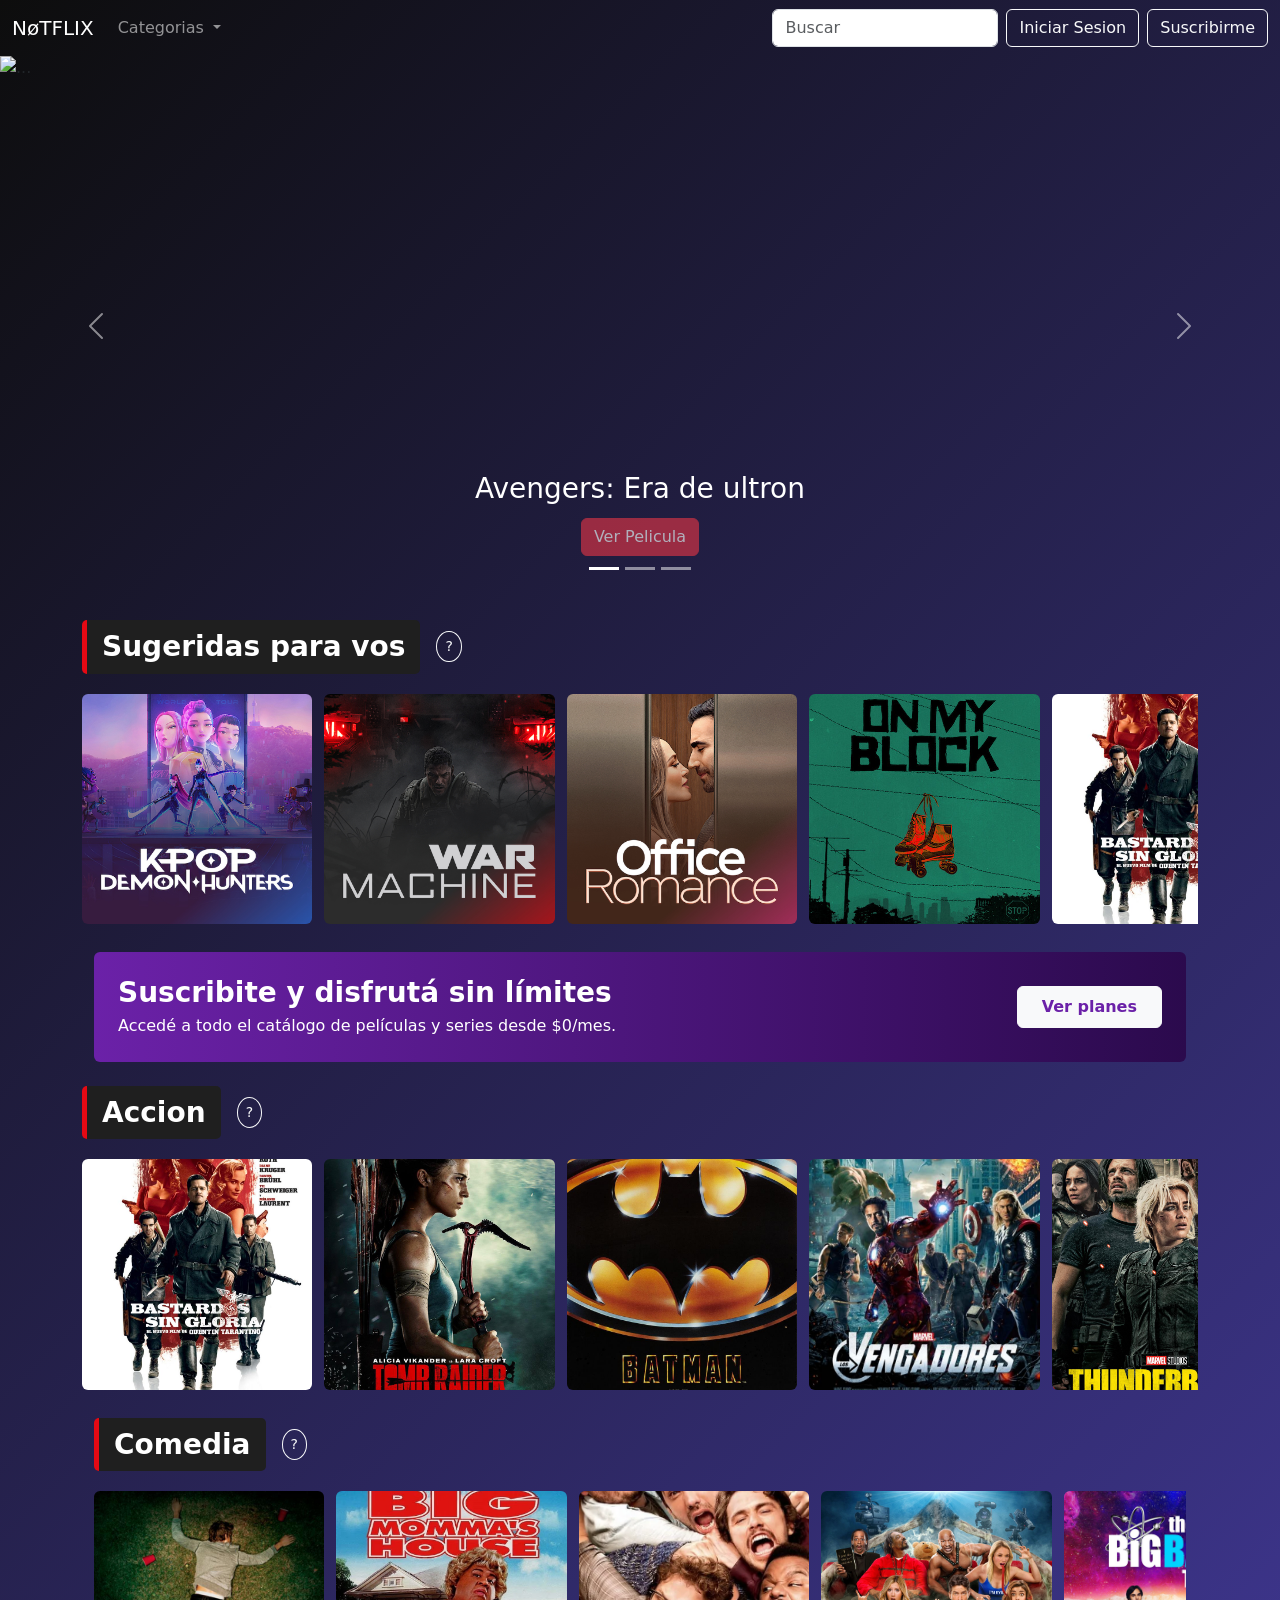
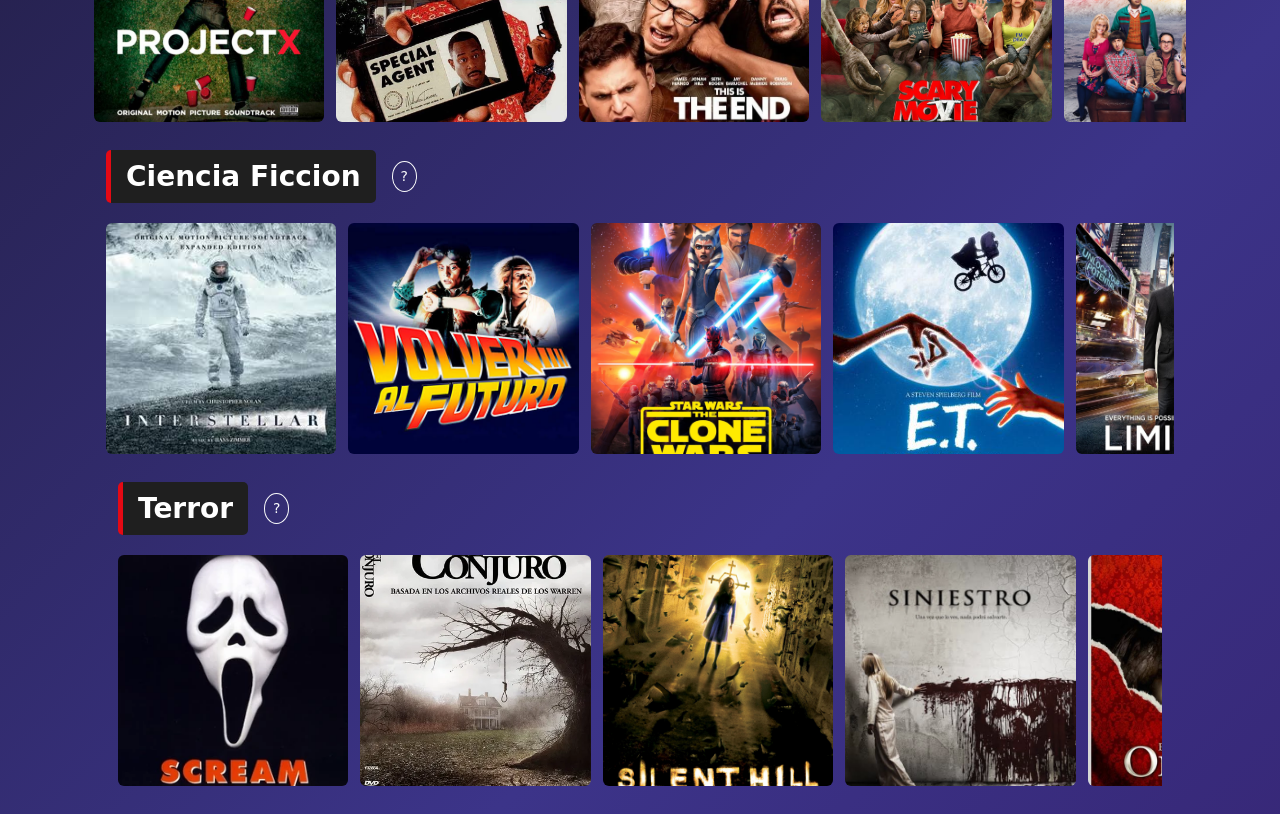
==== index.html @ bab6bbcf "añadi titulos alternativos de 3/4 de las categorias" ====
<!doctype html>
<html lang="en">

<head>
  <meta charset="utf-8" />
  <meta name="viewport" content="width=device-width, initial-scale=1" />
  <title>NøTFLIX</title>
  <link href="https://cdn.jsdelivr.net/npm/bootstrap@5.3.8/dist/css/bootstrap.min.css" rel="stylesheet"
    integrity="sha384-sRIl4kxILFvY47J16cr9ZwB07vP4J8+LH7qKQnuqkuIAvNWLzeN8tE5YBujZqJLB" crossorigin="anonymous" />
  <link rel="stylesheet" href="styles.css" />
</head>

<body>
  <nav class="navbar navbar-dark navbar-expand-lg ">
    <div class="container-fluid">
      <span class="navbar-brand">NøTFLIX</span>
      <button class="navbar-toggler" type="button" data-bs-toggle="collapse" data-bs-target="#navbarScroll"
        aria-controls="navbarScroll" aria-expanded="false" aria-label="Toggle navigation">
        <span class="navbar-toggler-icon"></span>
      </button>
      <div class="collapse navbar-collapse" id="navbarScroll">
        <ul class="navbar-nav me-auto my-2 my-lg-0 navbar-nav-scroll" style="--bs-scroll-height: 100px">
          <li class="nav-item dropdown">
            <a class="nav-link dropdown-toggle" href="#" role="button" data-bs-toggle="dropdown" aria-expanded="false">
              Categorias
            </a>
            <ul class="dropdown-menu">
              <li><a class="dropdown-item" href="#accion">Accion</a></li>
              <li><a class="dropdown-item" href="#comedia">Comedia</a></li>
              <li><a class="dropdown-item" href="#drama">Drama</a></li>
              <li><a class="dropdown-item" href="#terror">Terror</a></li>
            </ul>
          </li>
        </ul>
        <form class="d-flex flex-nowrap" role="search">
          <input class="form-control me-2" type="search" placeholder="Buscar" aria-label="Search" minlength="5"
            maxlength="30" />
          <button class="btn btn-outline-light flex-shrink-0 me-2" type="button" data-bs-toggle="modal"
            data-bs-target="#loginModal">Iniciar Sesion</button>
          <a href="pages/suscripciones.html" class="btn btn-outline-light flex-shrink-0">
            Suscribirme
          </a>
        </form>
      </div>
    </div>
  </nav>

  <div class="modal fade" id="loginModal" tabindex="-1" aria-labelledby="loginModalLabel" aria-hidden="true">
    <div class="modal-dialog modal-dialog-centered">
      <div class="modal-content bg-dark text-white">
        <div class="modal-header border-secondary">
          <h5 class="modal-title" id="loginModalLabel">Iniciar sesión</h5>
          <button type="button" class="btn-close btn-close-white" data-bs-dismiss="modal" aria-label="Close"></button>
        </div>
        <div class="modal-body">

          <form action="Error404/error404.html">
            <div class="mb-3">
              <label for="loginEmail" class="form-label">Email:</label>
              <input type="email" class="form-control" id="loginEmail" required minlength="5" maxlength="35" placeholder="algo@gmail.com">
            </div>
            <div class="mb-3">
              <label for="loginPassword" class="form-label">Contraseña:</label>
              <input type="password" class="form-control" id="loginPassword" required minlength="5" maxlength="15">
            </div>
            <button type="submit" class="btn btn-primary w-100">Ingresar</button>
          </form>
        </div>
      </div>
    </div>
  </div>

  <div id="carouselExampleCaptions" class="carousel slide">
    <div class="carousel-indicators">
      <button type="button" data-bs-target="#carouselExampleCaptions" data-bs-slide-to="0" class="active"
        aria-current="true" aria-label="Slide 1"></button>
      <button type="button" data-bs-target="#carouselExampleCaptions" data-bs-slide-to="1"
        aria-label="Slide 2"></button>
      <button type="button" data-bs-target="#carouselExampleCaptions" data-bs-slide-to="2"
        aria-label="Slide 3"></button>
    </div>
    <div class="carousel-inner">
      <div class="carousel-item active">
        <img src="Assets/cap america.jpg" class="d-block w-100" alt="...">
        <div class="carousel-caption d-none d-md-block">
          <h3 class="transparent text-white p-1">Avengers: Era de ultron</h3>
          <button type="button" class="btn btn-danger" disabled>Ver Pelicula</button>
        </div>
      </div>
      <div class="carousel-item">
        <img src="Assets/wallpapersden.com_avengers-infinity-war-official-poster_1920x1080.jpg" class="d-block w-100"
          alt="...">
        <div class="carousel-caption d-none d-md-block">
          <h3 class="transparent text-white p-1">Avengers: Infinity War</h3>
          <button type="button" class="btn btn-danger" disabled>Ver Pelicula</button>
        </div>
      </div>
      <div class="carousel-item">
        <img src="Assets/484605.jpg" class="d-block w-100" alt="...">
        <div class="carousel-caption d-none d-md-block">
          <h3 class="transparent text-white p-1">Doctor House: Todas las temporadas</h3>
          <button type="button" class="btn btn-danger" disabled>Ver Serie</button>
        </div>
      </div>
    </div>
    <button class="carousel-control-prev" type="button" data-bs-target="#carouselExampleCaptions" data-bs-slide="prev">
      <span class="carousel-control-prev-icon" aria-hidden="true"></span>
      <span class="visually-hidden">Previous</span>
    </button>
    <button class="carousel-control-next" type="button" data-bs-target="#carouselExampleCaptions" data-bs-slide="next">
      <span class="carousel-control-next-icon" aria-hidden="true"></span>
      <span class="visually-hidden">Next</span>
    </button>
  </div>
  <div class="container my-4">
    <div class="d-flex align-items-center mb-3 gap-3">
      <h2 class="titulo-seccion mb-0">Sugeridas para vos</h2>
      <span class="chat-bubble-wrapper">
        <button type="button" class="btn btn-sm btn-outline-light rounded-circle">?</button>
        <div class="chat-bubble">
          Mantené <strong>Shift</strong> + scroll para deslizar las filas.
        </div>
      </span>
    </div>
    <div class="movie-row">
      <div class="card border-0 bg-transparent movie-card">
        <img src="Assets/kpoprecomendados.jpg" class="card-img rounded" alt="Película 1">
      </div>
      <div class="card border-0 bg-transparent movie-card">
        <img src="Assets/war machine.jpg" class="card-img rounded" alt="Película 2">
      </div>
      <div class="card border-0 bg-transparent movie-card">
        <img src="Assets/office romance.jpg" class="card-img rounded" alt="Película 1">
      </div>
      <div class="card border-0 bg-transparent movie-card">
        <img src="Assets/on my block 1.jpg" class="card-img rounded" alt="Película 1">
      </div>
      <div class="card border-0 bg-transparent movie-card">
        <img src="Assets/bastardos 1.jpg" class="card-img rounded" alt="Película 1">
      </div>
      <div class="card border-0 bg-transparent movie-card">
        <img src="Assets/recomendados 1.jpg" class="card-img rounded" alt="Película 1">
      </div>
      <div class="card border-0 bg-transparent movie-card">
        <img src="Assets/matrix aniversary.jpg" class="card-img rounded" alt="Película 1">
      </div>
      <div class="card border-0 bg-transparent movie-card">
        <img src="Assets/ricardo y mortadela.jpg" class="card-img rounded" alt="Película 1">
      </div>
    </div>



    <div class="container my-4">
      <div class="p-4 rounded d-flex justify-content-between align-items-center flex-wrap gap-3 banner-suscripcion">
        <div>
          <h3 class="fw-bold mb-1">Suscribite y disfrutá sin límites</h3>
          <p class="mb-0">Accedé a todo el catálogo de películas y series desde $0/mes.</p>
        </div>
        <a href="suscripcion.html" class="btn btn-light fw-bold px-4 py-2">Ver planes</a>
      </div>
    </div>

</div>
<section class="container my-4">
 <div class="d-flex align-items-center mb-3 gap-3">
  <h2 class="titulo-seccion mb-0">Accion</h2>
  <span class="chat-bubble-wrapper">
    <button type="button" class="btn btn-sm btn-outline-light rounded-circle">?</button>
    <div class="chat-bubble">
      Mantené <strong>Shift</strong> + scroll para deslizar las filas.
    </div>
  </span>
</div>
  <div class="movie-row">
    <div class="card border-0 bg-transparent movie-card">
      <img src="Assets/bastardos 1.jpg" class="card-img rounded" alt="Bastardos sin gloria">
    </div>
    <div class="card border-0 bg-transparent movie-card">
      <img src="Categoria Accion/accion 8.jpg" class="card-img rounded" alt="Tomb raider">
    </div>
    <div class="card border-0 bg-transparent movie-card">
      <img src="Assets/Batman-910896570-large.jpg" class="card-img rounded" alt="Batman">
    </div>
    <div class="card border-0 bg-transparent movie-card">
      <img src="Categoria Accion/accion 4.jpg" class="card-img rounded" alt="los Vengadores">
    </div>
    <div class="card border-0 bg-transparent movie-card">
      <img src="Categoria Accion/accion 5.jpg" class="card-img rounded" alt="thunderbolts">
    </div>
    <div class="card border-0 bg-transparent movie-card">
      <img src="Categoria Accion/accion 6.jpg" class="card-img rounded" alt="Mad max">
    </div>
    <div class="card border-0 bg-transparent movie-card">
      <img src="Categoria Accion/accion 7.avif" class="card-img rounded" alt="Spenser">
    </div>
    <div class="card border-0 bg-transparent movie-card">
      <img src="Assets/matrix aniversary.jpg" class="card-img rounded" alt="Matrix">
    </div>
  </div>
  <section class="container my-4">
 <div class="d-flex align-items-center mb-3 gap-3">
  <h2 class="titulo-seccion mb-0">Comedia</h2>
  <span class="chat-bubble-wrapper">
    <button type="button" class="btn btn-sm btn-outline-light rounded-circle">?</button>
    <div class="chat-bubble">
      Mantené <strong>Shift</strong> + scroll para deslizar las filas.
    </div>
  </span>
</div>
  <div class="movie-row">
    <div class="card border-0 bg-transparent movie-card">
      <img src="Comedia/comedia 1.jpg" class="card-img rounded" alt="proyecto X">
    </div>
    <div class="card border-0 bg-transparent movie-card">
      <img src="Comedia/comedia 2.avif" class="card-img rounded" alt="Big Momma">
    </div>
    <div class="card border-0 bg-transparent movie-card">
      <img src="Comedia/comedia 4.webp" class="card-img rounded" alt="This is the end">
    </div>
    <div class="card border-0 bg-transparent movie-card">
      <img src="Comedia/comedia 5.webp" class="card-img rounded" alt="Scary movie">
    </div>
    <div class="card border-0 bg-transparent movie-card">
      <img src="Comedia/COMEDIA 7.png" class="card-img rounded" alt="The Big Bang theory">
    </div>
    <div class="card border-0 bg-transparent movie-card">
      <img src="Comedia/comedia 14.jpg" class="card-img rounded" alt="The ridiculous 6">
    </div>
    <div class="card border-0 bg-transparent movie-card">
      <img src="Comedia/comedia 15.webp" class="card-img rounded" alt="Scooby Doo">
    </div>
    <div class="card border-0 bg-transparent movie-card">
      <img src="Comedia/comedia 12.jpg" class="card-img rounded" alt="American Pie">
    </div>
  </div>

  <section class="container my-4">
 <div class="d-flex align-items-center mb-3 gap-3">
  <h2 class="titulo-seccion mb-0">Ciencia Ficcion</h2>
  <span class="chat-bubble-wrapper">
    <button type="button" class="btn btn-sm btn-outline-light rounded-circle">?</button>
    <div class="chat-bubble">
      Mantené <strong>Shift</strong> + scroll para deslizar las filas.
    </div>
  </span>
</div>
  <div class="movie-row">
    <div class="card border-0 bg-transparent movie-card">
      <img src="ciencia ficcion/cf1.jpg" class="card-img rounded" alt="Interestelar">
    </div>
    <div class="card border-0 bg-transparent movie-card">
      <img src="ciencia ficcion/cf2.jpg" class="card-img rounded" alt="Volver al futuro">
    </div>
    <div class="card border-0 bg-transparent movie-card">
      <img src="ciencia ficcion/cf3.avif" class="card-img rounded" alt="Star Wars">
    </div>
    <div class="card border-0 bg-transparent movie-card">
      <img src="ciencia ficcion/cf4.jpg" class="card-img rounded" alt="E.T.">
    </div>
    <div class="card border-0 bg-transparent movie-card">
      <img src="ciencia ficcion/cf5.jpg" class="card-img rounded" alt="Limitless">
    </div>
    <div class="card border-0 bg-transparent movie-card">
      <img src="ciencia ficcion/cf6.jpg" class="card-img rounded" alt="Jurassic World: Renace">
    </div>
    <div class="card border-0 bg-transparent movie-card">
      <img src="ciencia ficcion/cf7.jpg" class="card-img rounded" alt="Terminator">
    </div>
    <div class="card border-0 bg-transparent movie-card">
      <img src="ciencia ficcion/cf8.jpg" class="card-img rounded" alt="Avatar">
    </div>
  </div>

 <section class="container my-4">
 <div class="d-flex align-items-center mb-3 gap-3">
  <h2 class="titulo-seccion mb-0">Terror</h2>
  <span class="chat-bubble-wrapper">
    <button type="button" class="btn btn-sm btn-outline-light rounded-circle">?</button>
    <div class="chat-bubble">
      Mantené <strong>Shift</strong> + scroll para deslizar las filas.
    </div>
  </span>
</div>
  <div class="movie-row">
    <div class="card border-0 bg-transparent movie-card">
      <img src="Terror/terror 1.webp" class="card-img rounded" alt="Película 1">
    </div>
    <div class="card border-0 bg-transparent movie-card">
      <img src="Terror/terror 2.webp" class="card-img rounded" alt="Película 2">
    </div>
    <div class="card border-0 bg-transparent movie-card">
      <img src="Terror/terror 3.jpg" class="card-img rounded" alt="Película 1">
    </div>
    <div class="card border-0 bg-transparent movie-card">
      <img src="Terror/terror 4.jpg" class="card-img rounded" alt="Película 1">
    </div>
    <div class="card border-0 bg-transparent movie-card">
      <img src="Terror/terror 5.jpg" class="card-img rounded" alt="Película 1">
    </div>
    <div class="card border-0 bg-transparent movie-card">
      <img src="ciencia ficcion/cf6.jpg" class="card-img rounded" alt="Película 1">
    </div>
    <div class="card border-0 bg-transparent movie-card">
      <img src="ciencia ficcion/cf7.jpg" class="card-img rounded" alt="Película 1">
    </div>
    <div class="card border-0 bg-transparent movie-card">
      <img src="ciencia ficcion/cf8.jpg" class="card-img rounded" alt="Película 1">
    </div>
  </div>



<script
      src="https://cdn.jsdelivr.net/npm/bootstrap@5.3.8/dist/js/bootstrap.bundle.min.js"
      integrity="sha384-FKyoEForCGlyvwx9Hj09JcYn3nv7wiPVlz7YYwJrWVcXK/BmnVDxM+D2scQbITxI"
      crossorigin="anonymous"></script>
</body>

</html>
---- styles.css ----
* {
    margin: 0;
    padding: 0;
    box-sizing: border-box;
}

html, body {
  min-height: 100%;
  margin: 0;
}

body {
  background: linear-gradient(-45deg, #0d0d0d, #2b0a4d, #3C3489, #0d0d0d);
  background-size: 400% 400%;
  background-repeat: no-repeat;
  background-attachment: fixed;
  animation: gradientMove 15s ease infinite;
}

@keyframes gradientMove {
  0% { background-position: 0% 50%; }
  50% { background-position: 100% 50%; }
  100% { background-position: 0% 50%; }
}

.navbar {
    background: transparent !important;
    color: white !important;
}
.card1{
  background-color: #342b5e!important;
}

.cardBotones{
  background-color: #0e04046b!important ;
}

.titulo-seccion {
    color: white;
    font-size: 28px;
    font-weight: bold;
    margin-bottom: 20px;
    padding: 10px 15px;
    background-color: #1f1f1f;
    border-left: 5px solid #e50914;
    border-radius: 5px;
}

.carousel-item img {
  height: 60vh;
  width: 100%;
  object-fit: contain;
  background-color:transparent; 
}

.carousel-caption h3{
  background-color: transparent;
}

.movie-row {
  display: flex;
  gap: 12px;
  overflow-x: auto;
  scroll-behavior: smooth;
  scroll-snap-type: x mandatory;
  padding: 4px;
  scrollbar-width: thin; 
  scrollbar-color: #6b21a8 transparent;
}

.movie-row .movie-card {
  flex: 0 0 auto;
  min-width: 0; 
  scroll-snap-align: start;
}

.movie-card img {
  width: clamp(130px, 18vw, 240px);
  height: clamp(130px, 18vw, 240px);
  object-fit: cover;
  display: block;
}

.movie-row::-webkit-scrollbar {
  height: 8px;
}

.movie-row::-webkit-scrollbar-thumb {
  background-color: #6b21a8;
  border-radius: 4px;
}

.chat-bubble-wrapper {
  position: relative;
  display: inline-block;
}

.chat-bubble {
  position: absolute;
  top: 120%;
  left: 0;
  background: #1f1f1f;
  color: white;
  padding: 8px 12px;
  border-radius: 8px;
  font-size: 12px;
  width: 200px;
  opacity: 0;
  visibility: hidden;
  transition: opacity 0.2s ease;
  z-index: 10;
}

.chat-bubble-wrapper:hover .chat-bubble,
.chat-bubble-wrapper:focus-within .chat-bubble {
  opacity: 1;
  visibility: visible;
}

.banner-suscripcion {
  background: linear-gradient(90deg, #6b21a8, #2b0a4d);
  color: white;
}

.banner-suscripcion .btn-light {
  color: #6b21a8;
  transition: transform 0.2s ease;
}

.banner-suscripcion .btn-light:hover {
  transform: scale(1.05);
}
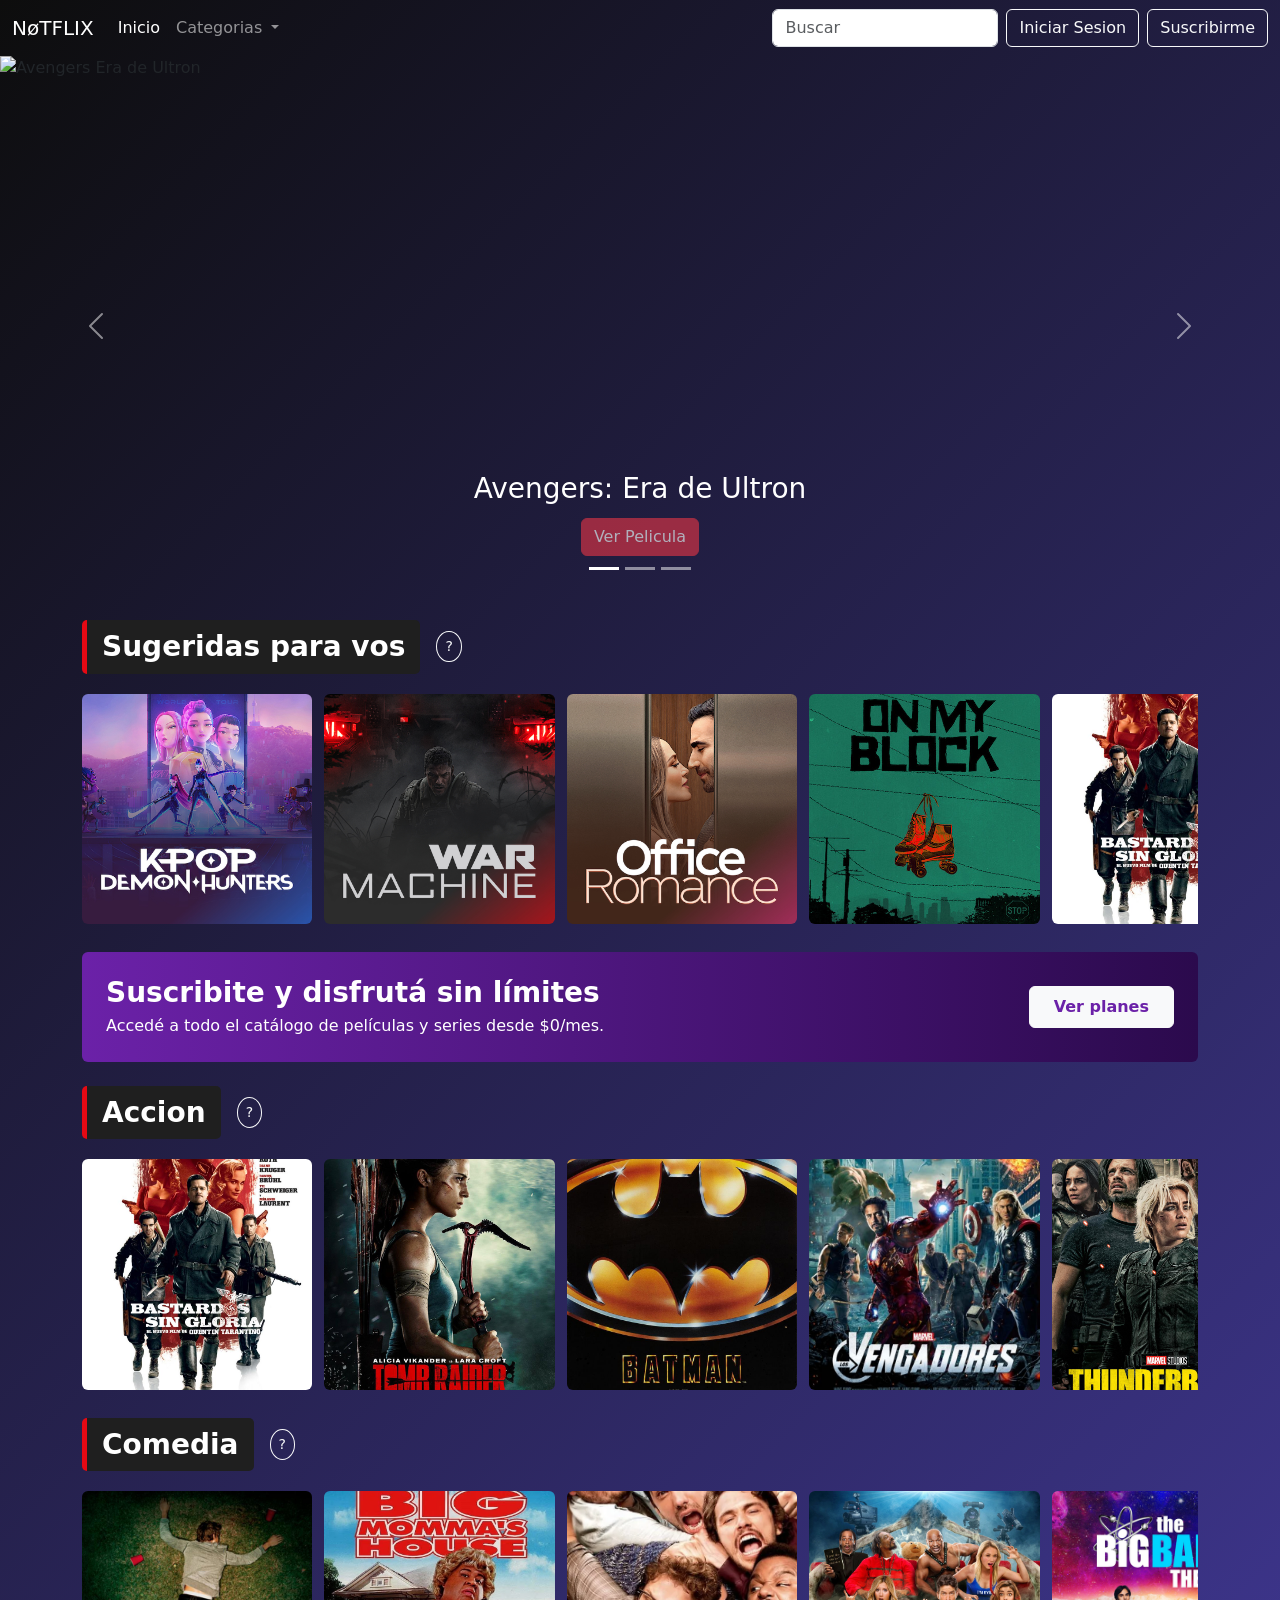
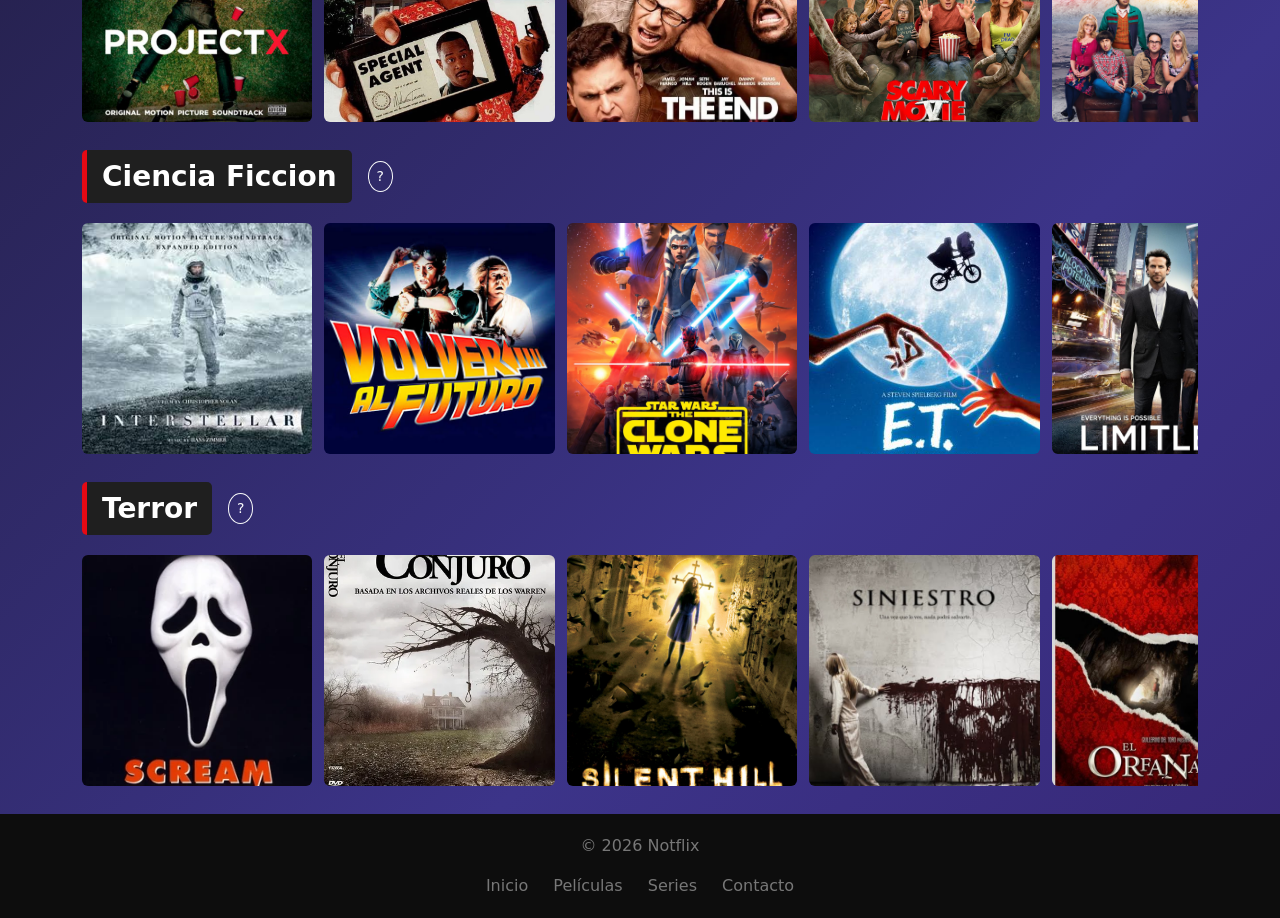
==== commit 789c5402: "Estructura del footer" ====
--- a/index.html
+++ b/index.html
@@ -1,317 +1,662 @@
 <!doctype html>
-<html lang="en">
-
-<head>
-  <meta charset="utf-8" />
-  <meta name="viewport" content="width=device-width, initial-scale=1" />
-  <title>NøTFLIX</title>
-  <link href="https://cdn.jsdelivr.net/npm/bootstrap@5.3.8/dist/css/bootstrap.min.css" rel="stylesheet"
-    integrity="sha384-sRIl4kxILFvY47J16cr9ZwB07vP4J8+LH7qKQnuqkuIAvNWLzeN8tE5YBujZqJLB" crossorigin="anonymous" />
-  <link rel="stylesheet" href="styles.css" />
-</head>
-
-<body>
-  <nav class="navbar navbar-dark navbar-expand-lg ">
-    <div class="container-fluid">
-      <span class="navbar-brand">NøTFLIX</span>
-      <button class="navbar-toggler" type="button" data-bs-toggle="collapse" data-bs-target="#navbarScroll"
-        aria-controls="navbarScroll" aria-expanded="false" aria-label="Toggle navigation">
-        <span class="navbar-toggler-icon"></span>
+<html lang="es">
+  <head>
+    <meta charset="utf-8" />
+    <meta name="viewport" content="width=device-width, initial-scale=1" />
+
+    <title>NøTFLIX</title>
+
+    <link
+      href="https://cdn.jsdelivr.net/npm/bootstrap@5.3.8/dist/css/bootstrap.min.css"
+      rel="stylesheet"
+      integrity="sha384-sRIl4kxILFvY47J16cr9ZwB07vP4J8+LH7qKQnuqkuIAvNWLzeN8tE5YBujZqJLB"
+      crossorigin="anonymous"
+    />
+
+    <link rel="stylesheet" href="styles.css" />
+  </head>
+
+  <body>
+    <!-- NAVBAR -->
+    <nav class="navbar navbar-dark navbar-expand-lg">
+      <div class="container-fluid">
+        <a class="navbar-brand" href="#">NøTFLIX</a>
+
+        <button
+          class="navbar-toggler"
+          type="button"
+          data-bs-toggle="collapse"
+          data-bs-target="#navbarScroll"
+          aria-controls="navbarScroll"
+          aria-expanded="false"
+          aria-label="Toggle navigation"
+        >
+          <span class="navbar-toggler-icon"></span>
+        </button>
+
+        <div class="collapse navbar-collapse" id="navbarScroll">
+          <ul
+            class="navbar-nav me-auto my-2 my-lg-0 navbar-nav-scroll"
+            style="--bs-scroll-height: 100px"
+          >
+            <li class="nav-item">
+              <a class="nav-link active" aria-current="page" href="#">
+                Inicio
+              </a>
+            </li>
+
+            <li class="nav-item dropdown">
+              <a
+                class="nav-link dropdown-toggle"
+                href="#"
+                role="button"
+                data-bs-toggle="dropdown"
+                aria-expanded="false"
+              >
+                Categorias
+              </a>
+
+              <ul class="dropdown-menu">
+                <li>
+                  <a class="dropdown-item" href="#">Accion</a>
+                </li>
+                <li>
+                  <a class="dropdown-item" href="#">Comedia</a>
+                </li>
+                <li>
+                  <a class="dropdown-item" href="#">Ciencia Ficcion</a>
+                </li>
+                <li>
+                  <a class="dropdown-item" href="#">Novelas</a>
+                </li>
+              </ul>
+            </li>
+          </ul>
+
+          <form class="d-flex flex-nowrap" role="search">
+            <input
+              class="form-control me-2"
+              type="search"
+              placeholder="Buscar"
+              aria-label="Buscar"
+            />
+
+            <button
+              class="btn btn-outline-light flex-shrink-0 me-2"
+              type="submit"
+            >
+              Iniciar Sesion
+            </button>
+
+            <button class="btn btn-outline-light flex-shrink-0" type="submit">
+              Suscribirme
+            </button>
+          </form>
+        </div>
+      </div>
+    </nav>
+
+    <!-- CAROUSEL DESTACADO -->
+    <div id="carouselExampleCaptions" class="carousel slide">
+      <div class="carousel-indicators">
+        <button
+          type="button"
+          data-bs-target="#carouselExampleCaptions"
+          data-bs-slide-to="0"
+          class="active"
+          aria-current="true"
+          aria-label="Slide 1"
+        ></button>
+
+        <button
+          type="button"
+          data-bs-target="#carouselExampleCaptions"
+          data-bs-slide-to="1"
+          aria-label="Slide 2"
+        ></button>
+
+        <button
+          type="button"
+          data-bs-target="#carouselExampleCaptions"
+          data-bs-slide-to="2"
+          aria-label="Slide 3"
+        ></button>
+      </div>
+
+      <div class="carousel-inner">
+        <!-- SLIDE 1 -->
+        <div class="carousel-item active">
+          <img
+            src="Assets/cap america.jpg"
+            class="d-block w-100"
+            alt="Avengers Era de Ultron"
+          />
+
+          <div class="carousel-caption d-none d-md-block">
+            <h3 class="transparent text-white p-1">Avengers: Era de Ultron</h3>
+
+            <button type="button" class="btn btn-danger" disabled>
+              Ver Pelicula
+            </button>
+          </div>
+        </div>
+
+        <!-- SLIDE 2 -->
+        <div class="carousel-item">
+          <img
+            src="Assets/wallpapersden.com_avengers-infinity-war-official-poster_1920x1080.jpg"
+            class="d-block w-100"
+            alt="Avengers Infinity War"
+          />
+
+          <div class="carousel-caption d-none d-md-block">
+            <h3 class="transparent text-white p-1">Avengers: Infinity War</h3>
+
+            <button type="button" class="btn btn-danger" disabled>
+              Ver Pelicula
+            </button>
+          </div>
+        </div>
+
+        <!-- SLIDE 3 -->
+        <div class="carousel-item">
+          <img
+            src="Assets/484605.jpg"
+            class="d-block w-100"
+            alt="Doctor House"
+          />
+
+          <div class="carousel-caption d-none d-md-block">
+            <h3 class="transparent text-white p-1">
+              Doctor House: Todas las temporadas
+            </h3>
+
+            <button type="button" class="btn btn-danger" disabled>
+              Ver Serie
+            </button>
+          </div>
+        </div>
+      </div>
+
+      <!-- CONTROLES -->
+      <button
+        class="carousel-control-prev"
+        type="button"
+        data-bs-target="#carouselExampleCaptions"
+        data-bs-slide="prev"
+      >
+        <span class="carousel-control-prev-icon" aria-hidden="true"></span>
+
+        <span class="visually-hidden"> Previous </span>
       </button>
-      <div class="collapse navbar-collapse" id="navbarScroll">
-        <ul class="navbar-nav me-auto my-2 my-lg-0 navbar-nav-scroll" style="--bs-scroll-height: 100px">
-          <li class="nav-item dropdown">
-            <a class="nav-link dropdown-toggle" href="#" role="button" data-bs-toggle="dropdown" aria-expanded="false">
-              Categorias
-            </a>
-            <ul class="dropdown-menu">
-              <li><a class="dropdown-item" href="#accion">Accion</a></li>
-              <li><a class="dropdown-item" href="#comedia">Comedia</a></li>
-              <li><a class="dropdown-item" href="#drama">Drama</a></li>
-              <li><a class="dropdown-item" href="#terror">Terror</a></li>
-            </ul>
-          </li>
-        </ul>
-        <form class="d-flex flex-nowrap" role="search">
-          <input class="form-control me-2" type="search" placeholder="Buscar" aria-label="Search" minlength="5"
-            maxlength="30" />
-          <button class="btn btn-outline-light flex-shrink-0 me-2" type="button" data-bs-toggle="modal"
-            data-bs-target="#loginModal">Iniciar Sesion</button>
-          <a href="pages/suscripciones.html" class="btn btn-outline-light flex-shrink-0">
-            Suscribirme
-          </a>
-        </form>
-      </div>
+
+      <button
+        class="carousel-control-next"
+        type="button"
+        data-bs-target="#carouselExampleCaptions"
+        data-bs-slide="next"
+      >
+        <span class="carousel-control-next-icon" aria-hidden="true"></span>
+
+        <span class="visually-hidden"> Next </span>
+      </button>
     </div>
-  </nav>
-
-  <div class="modal fade" id="loginModal" tabindex="-1" aria-labelledby="loginModalLabel" aria-hidden="true">
-    <div class="modal-dialog modal-dialog-centered">
-      <div class="modal-content bg-dark text-white">
-        <div class="modal-header border-secondary">
-          <h5 class="modal-title" id="loginModalLabel">Iniciar sesión</h5>
-          <button type="button" class="btn-close btn-close-white" data-bs-dismiss="modal" aria-label="Close"></button>
-        </div>
-        <div class="modal-body">
-
-          <form action="Error404/error404.html">
-            <div class="mb-3">
-              <label for="loginEmail" class="form-label">Email:</label>
-              <input type="email" class="form-control" id="loginEmail" required minlength="5" maxlength="35" placeholder="algo@gmail.com">
-            </div>
-            <div class="mb-3">
-              <label for="loginPassword" class="form-label">Contraseña:</label>
-              <input type="password" class="form-control" id="loginPassword" required minlength="5" maxlength="15">
-            </div>
-            <button type="submit" class="btn btn-primary w-100">Ingresar</button>
-          </form>
-        </div>
-      </div>
-    </div>
-  </div>
-
-  <div id="carouselExampleCaptions" class="carousel slide">
-    <div class="carousel-indicators">
-      <button type="button" data-bs-target="#carouselExampleCaptions" data-bs-slide-to="0" class="active"
-        aria-current="true" aria-label="Slide 1"></button>
-      <button type="button" data-bs-target="#carouselExampleCaptions" data-bs-slide-to="1"
-        aria-label="Slide 2"></button>
-      <button type="button" data-bs-target="#carouselExampleCaptions" data-bs-slide-to="2"
-        aria-label="Slide 3"></button>
-    </div>
-    <div class="carousel-inner">
-      <div class="carousel-item active">
-        <img src="Assets/cap america.jpg" class="d-block w-100" alt="...">
-        <div class="carousel-caption d-none d-md-block">
-          <h3 class="transparent text-white p-1">Avengers: Era de ultron</h3>
-          <button type="button" class="btn btn-danger" disabled>Ver Pelicula</button>
-        </div>
-      </div>
-      <div class="carousel-item">
-        <img src="Assets/wallpapersden.com_avengers-infinity-war-official-poster_1920x1080.jpg" class="d-block w-100"
-          alt="...">
-        <div class="carousel-caption d-none d-md-block">
-          <h3 class="transparent text-white p-1">Avengers: Infinity War</h3>
-          <button type="button" class="btn btn-danger" disabled>Ver Pelicula</button>
-        </div>
-      </div>
-      <div class="carousel-item">
-        <img src="Assets/484605.jpg" class="d-block w-100" alt="...">
-        <div class="carousel-caption d-none d-md-block">
-          <h3 class="transparent text-white p-1">Doctor House: Todas las temporadas</h3>
-          <button type="button" class="btn btn-danger" disabled>Ver Serie</button>
-        </div>
-      </div>
-    </div>
-    <button class="carousel-control-prev" type="button" data-bs-target="#carouselExampleCaptions" data-bs-slide="prev">
-      <span class="carousel-control-prev-icon" aria-hidden="true"></span>
-      <span class="visually-hidden">Previous</span>
-    </button>
-    <button class="carousel-control-next" type="button" data-bs-target="#carouselExampleCaptions" data-bs-slide="next">
-      <span class="carousel-control-next-icon" aria-hidden="true"></span>
-      <span class="visually-hidden">Next</span>
-    </button>
-  </div>
-  <div class="container my-4">
-    <div class="d-flex align-items-center mb-3 gap-3">
-      <h2 class="titulo-seccion mb-0">Sugeridas para vos</h2>
-      <span class="chat-bubble-wrapper">
-        <button type="button" class="btn btn-sm btn-outline-light rounded-circle">?</button>
-        <div class="chat-bubble">
-          Mantené <strong>Shift</strong> + scroll para deslizar las filas.
-        </div>
-      </span>
-    </div>
-    <div class="movie-row">
-      <div class="card border-0 bg-transparent movie-card">
-        <img src="Assets/kpoprecomendados.jpg" class="card-img rounded" alt="Película 1">
-      </div>
-      <div class="card border-0 bg-transparent movie-card">
-        <img src="Assets/war machine.jpg" class="card-img rounded" alt="Película 2">
-      </div>
-      <div class="card border-0 bg-transparent movie-card">
-        <img src="Assets/office romance.jpg" class="card-img rounded" alt="Película 1">
-      </div>
-      <div class="card border-0 bg-transparent movie-card">
-        <img src="Assets/on my block 1.jpg" class="card-img rounded" alt="Película 1">
-      </div>
-      <div class="card border-0 bg-transparent movie-card">
-        <img src="Assets/bastardos 1.jpg" class="card-img rounded" alt="Película 1">
-      </div>
-      <div class="card border-0 bg-transparent movie-card">
-        <img src="Assets/recomendados 1.jpg" class="card-img rounded" alt="Película 1">
-      </div>
-      <div class="card border-0 bg-transparent movie-card">
-        <img src="Assets/matrix aniversary.jpg" class="card-img rounded" alt="Película 1">
-      </div>
-      <div class="card border-0 bg-transparent movie-card">
-        <img src="Assets/ricardo y mortadela.jpg" class="card-img rounded" alt="Película 1">
-      </div>
-    </div>
-
-
-
+
+    <!-- SUGERIDAS -->
+    <section class="container my-4">
+      <div class="d-flex align-items-center mb-3 gap-3">
+        <h2 class="titulo-seccion mb-0">Sugeridas para vos</h2>
+
+        <span class="chat-bubble-wrapper">
+          <button
+            type="button"
+            class="btn btn-sm btn-outline-light rounded-circle"
+          >
+            ?
+          </button>
+
+          <div class="chat-bubble">
+            Mantené <strong>Shift</strong> + scroll para deslizar las filas.
+          </div>
+        </span>
+      </div>
+
+      <div class="movie-row">
+        <div class="card border-0 bg-transparent movie-card">
+          <img
+            src="Assets/kpoprecomendados.jpg"
+            class="card-img rounded"
+            alt="Película recomendada"
+          />
+        </div>
+
+        <div class="card border-0 bg-transparent movie-card">
+          <img
+            src="Assets/war machine.jpg"
+            class="card-img rounded"
+            alt="War Machine"
+          />
+        </div>
+
+        <div class="card border-0 bg-transparent movie-card">
+          <img
+            src="Assets/office romance.jpg"
+            class="card-img rounded"
+            alt="Office Romance"
+          />
+        </div>
+
+        <div class="card border-0 bg-transparent movie-card">
+          <img
+            src="Assets/on my block 1.jpg"
+            class="card-img rounded"
+            alt="On My Block"
+          />
+        </div>
+
+        <div class="card border-0 bg-transparent movie-card">
+          <img
+            src="Assets/bastardos 1.jpg"
+            class="card-img rounded"
+            alt="Bastardos sin gloria"
+          />
+        </div>
+
+        <div class="card border-0 bg-transparent movie-card">
+          <img
+            src="Assets/recomendados 1.jpg"
+            class="card-img rounded"
+            alt="Película recomendada"
+          />
+        </div>
+
+        <div class="card border-0 bg-transparent movie-card">
+          <img
+            src="Assets/matrix aniversary.jpg"
+            class="card-img rounded"
+            alt="Matrix"
+          />
+        </div>
+
+        <div class="card border-0 bg-transparent movie-card">
+          <img
+            src="Assets/ricardo y mortadela.jpg"
+            class="card-img rounded"
+            alt="Rick y Morty"
+          />
+        </div>
+      </div>
+    </section>
+
+    <!-- BANNER DE SUSCRIPCION -->
     <div class="container my-4">
-      <div class="p-4 rounded d-flex justify-content-between align-items-center flex-wrap gap-3 banner-suscripcion">
+      <div
+        class="p-4 rounded d-flex justify-content-between align-items-center flex-wrap gap-3 banner-suscripcion"
+      >
         <div>
           <h3 class="fw-bold mb-1">Suscribite y disfrutá sin límites</h3>
-          <p class="mb-0">Accedé a todo el catálogo de películas y series desde $0/mes.</p>
-        </div>
-        <a href="suscripcion.html" class="btn btn-light fw-bold px-4 py-2">Ver planes</a>
+
+          <p class="mb-0">
+            Accedé a todo el catálogo de películas y series desde $0/mes.
+          </p>
+        </div>
+
+        <a href="suscripcion.html" class="btn btn-light fw-bold px-4 py-2">
+          Ver planes
+        </a>
       </div>
     </div>
 
-</div>
-<section class="container my-4">
- <div class="d-flex align-items-center mb-3 gap-3">
-  <h2 class="titulo-seccion mb-0">Accion</h2>
-  <span class="chat-bubble-wrapper">
-    <button type="button" class="btn btn-sm btn-outline-light rounded-circle">?</button>
-    <div class="chat-bubble">
-      Mantené <strong>Shift</strong> + scroll para deslizar las filas.
-    </div>
-  </span>
-</div>
-  <div class="movie-row">
-    <div class="card border-0 bg-transparent movie-card">
-      <img src="Assets/bastardos 1.jpg" class="card-img rounded" alt="Bastardos sin gloria">
-    </div>
-    <div class="card border-0 bg-transparent movie-card">
-      <img src="Categoria Accion/accion 8.jpg" class="card-img rounded" alt="Tomb raider">
-    </div>
-    <div class="card border-0 bg-transparent movie-card">
-      <img src="Assets/Batman-910896570-large.jpg" class="card-img rounded" alt="Batman">
-    </div>
-    <div class="card border-0 bg-transparent movie-card">
-      <img src="Categoria Accion/accion 4.jpg" class="card-img rounded" alt="los Vengadores">
-    </div>
-    <div class="card border-0 bg-transparent movie-card">
-      <img src="Categoria Accion/accion 5.jpg" class="card-img rounded" alt="thunderbolts">
-    </div>
-    <div class="card border-0 bg-transparent movie-card">
-      <img src="Categoria Accion/accion 6.jpg" class="card-img rounded" alt="Mad max">
-    </div>
-    <div class="card border-0 bg-transparent movie-card">
-      <img src="Categoria Accion/accion 7.avif" class="card-img rounded" alt="Spenser">
-    </div>
-    <div class="card border-0 bg-transparent movie-card">
-      <img src="Assets/matrix aniversary.jpg" class="card-img rounded" alt="Matrix">
-    </div>
-  </div>
-  <section class="container my-4">
- <div class="d-flex align-items-center mb-3 gap-3">
-  <h2 class="titulo-seccion mb-0">Comedia</h2>
-  <span class="chat-bubble-wrapper">
-    <button type="button" class="btn btn-sm btn-outline-light rounded-circle">?</button>
-    <div class="chat-bubble">
-      Mantené <strong>Shift</strong> + scroll para deslizar las filas.
-    </div>
-  </span>
-</div>
-  <div class="movie-row">
-    <div class="card border-0 bg-transparent movie-card">
-      <img src="Comedia/comedia 1.jpg" class="card-img rounded" alt="proyecto X">
-    </div>
-    <div class="card border-0 bg-transparent movie-card">
-      <img src="Comedia/comedia 2.avif" class="card-img rounded" alt="Big Momma">
-    </div>
-    <div class="card border-0 bg-transparent movie-card">
-      <img src="Comedia/comedia 4.webp" class="card-img rounded" alt="This is the end">
-    </div>
-    <div class="card border-0 bg-transparent movie-card">
-      <img src="Comedia/comedia 5.webp" class="card-img rounded" alt="Scary movie">
-    </div>
-    <div class="card border-0 bg-transparent movie-card">
-      <img src="Comedia/COMEDIA 7.png" class="card-img rounded" alt="The Big Bang theory">
-    </div>
-    <div class="card border-0 bg-transparent movie-card">
-      <img src="Comedia/comedia 14.jpg" class="card-img rounded" alt="The ridiculous 6">
-    </div>
-    <div class="card border-0 bg-transparent movie-card">
-      <img src="Comedia/comedia 15.webp" class="card-img rounded" alt="Scooby Doo">
-    </div>
-    <div class="card border-0 bg-transparent movie-card">
-      <img src="Comedia/comedia 12.jpg" class="card-img rounded" alt="American Pie">
-    </div>
-  </div>
-
-  <section class="container my-4">
- <div class="d-flex align-items-center mb-3 gap-3">
-  <h2 class="titulo-seccion mb-0">Ciencia Ficcion</h2>
-  <span class="chat-bubble-wrapper">
-    <button type="button" class="btn btn-sm btn-outline-light rounded-circle">?</button>
-    <div class="chat-bubble">
-      Mantené <strong>Shift</strong> + scroll para deslizar las filas.
-    </div>
-  </span>
-</div>
-  <div class="movie-row">
-    <div class="card border-0 bg-transparent movie-card">
-      <img src="ciencia ficcion/cf1.jpg" class="card-img rounded" alt="Interestelar">
-    </div>
-    <div class="card border-0 bg-transparent movie-card">
-      <img src="ciencia ficcion/cf2.jpg" class="card-img rounded" alt="Volver al futuro">
-    </div>
-    <div class="card border-0 bg-transparent movie-card">
-      <img src="ciencia ficcion/cf3.avif" class="card-img rounded" alt="Star Wars">
-    </div>
-    <div class="card border-0 bg-transparent movie-card">
-      <img src="ciencia ficcion/cf4.jpg" class="card-img rounded" alt="E.T.">
-    </div>
-    <div class="card border-0 bg-transparent movie-card">
-      <img src="ciencia ficcion/cf5.jpg" class="card-img rounded" alt="Limitless">
-    </div>
-    <div class="card border-0 bg-transparent movie-card">
-      <img src="ciencia ficcion/cf6.jpg" class="card-img rounded" alt="Jurassic World: Renace">
-    </div>
-    <div class="card border-0 bg-transparent movie-card">
-      <img src="ciencia ficcion/cf7.jpg" class="card-img rounded" alt="Terminator">
-    </div>
-    <div class="card border-0 bg-transparent movie-card">
-      <img src="ciencia ficcion/cf8.jpg" class="card-img rounded" alt="Avatar">
-    </div>
-  </div>
-
- <section class="container my-4">
- <div class="d-flex align-items-center mb-3 gap-3">
-  <h2 class="titulo-seccion mb-0">Terror</h2>
-  <span class="chat-bubble-wrapper">
-    <button type="button" class="btn btn-sm btn-outline-light rounded-circle">?</button>
-    <div class="chat-bubble">
-      Mantené <strong>Shift</strong> + scroll para deslizar las filas.
-    </div>
-  </span>
-</div>
-  <div class="movie-row">
-    <div class="card border-0 bg-transparent movie-card">
-      <img src="Terror/terror 1.webp" class="card-img rounded" alt="Película 1">
-    </div>
-    <div class="card border-0 bg-transparent movie-card">
-      <img src="Terror/terror 2.webp" class="card-img rounded" alt="Película 2">
-    </div>
-    <div class="card border-0 bg-transparent movie-card">
-      <img src="Terror/terror 3.jpg" class="card-img rounded" alt="Película 1">
-    </div>
-    <div class="card border-0 bg-transparent movie-card">
-      <img src="Terror/terror 4.jpg" class="card-img rounded" alt="Película 1">
-    </div>
-    <div class="card border-0 bg-transparent movie-card">
-      <img src="Terror/terror 5.jpg" class="card-img rounded" alt="Película 1">
-    </div>
-    <div class="card border-0 bg-transparent movie-card">
-      <img src="ciencia ficcion/cf6.jpg" class="card-img rounded" alt="Película 1">
-    </div>
-    <div class="card border-0 bg-transparent movie-card">
-      <img src="ciencia ficcion/cf7.jpg" class="card-img rounded" alt="Película 1">
-    </div>
-    <div class="card border-0 bg-transparent movie-card">
-      <img src="ciencia ficcion/cf8.jpg" class="card-img rounded" alt="Película 1">
-    </div>
-  </div>
-
-
-
-<script
+    <!-- ACCION -->
+    <section class="container my-4">
+      <div class="d-flex align-items-center mb-3 gap-3">
+        <h2 class="titulo-seccion mb-0">Accion</h2>
+
+        <span class="chat-bubble-wrapper">
+          <button
+            type="button"
+            class="btn btn-sm btn-outline-light rounded-circle"
+          >
+            ?
+          </button>
+
+          <div class="chat-bubble">
+            Mantené <strong>Shift</strong> + scroll para deslizar las filas.
+          </div>
+        </span>
+      </div>
+
+      <div class="movie-row">
+        <div class="card border-0 bg-transparent movie-card">
+          <img
+            src="Assets/bastardos 1.jpg"
+            class="card-img rounded"
+            alt="Bastardos sin gloria"
+          />
+        </div>
+
+        <div class="card border-0 bg-transparent movie-card">
+          <img
+            src="Categoria Accion/accion 8.jpg"
+            class="card-img rounded"
+            alt="Tomb Raider"
+          />
+        </div>
+
+        <div class="card border-0 bg-transparent movie-card">
+          <img
+            src="Assets/Batman-910896570-large.jpg"
+            class="card-img rounded"
+            alt="Batman"
+          />
+        </div>
+
+        <div class="card border-0 bg-transparent movie-card">
+          <img
+            src="Categoria Accion/accion 4.jpg"
+            class="card-img rounded"
+            alt="Los Vengadores"
+          />
+        </div>
+
+        <div class="card border-0 bg-transparent movie-card">
+          <img
+            src="Categoria Accion/accion 5.jpg"
+            class="card-img rounded"
+            alt="Thunderbolts"
+          />
+        </div>
+
+        <div class="card border-0 bg-transparent movie-card">
+          <img
+            src="Categoria Accion/accion 6.jpg"
+            class="card-img rounded"
+            alt="Mad Max"
+          />
+        </div>
+
+        <div class="card border-0 bg-transparent movie-card">
+          <img
+            src="Categoria Accion/accion 7.avif"
+            class="card-img rounded"
+            alt="Spenser"
+          />
+        </div>
+
+        <div class="card border-0 bg-transparent movie-card">
+          <img
+            src="Assets/matrix aniversary.jpg"
+            class="card-img rounded"
+            alt="Matrix"
+          />
+        </div>
+      </div>
+    </section>
+
+    <!-- COMEDIA -->
+    <section class="container my-4">
+      <div class="d-flex align-items-center mb-3 gap-3">
+        <h2 class="titulo-seccion mb-0">Comedia</h2>
+
+        <span class="chat-bubble-wrapper">
+          <button
+            type="button"
+            class="btn btn-sm btn-outline-light rounded-circle"
+          >
+            ?
+          </button>
+
+          <div class="chat-bubble">
+            Mantené <strong>Shift</strong> + scroll para deslizar las filas.
+          </div>
+        </span>
+      </div>
+
+      <div class="movie-row">
+        <div class="card border-0 bg-transparent movie-card">
+          <img
+            src="Comedia/comedia 1.jpg"
+            class="card-img rounded"
+            alt="Proyecto X"
+          />
+        </div>
+
+        <div class="card border-0 bg-transparent movie-card">
+          <img
+            src="Comedia/comedia 2.avif"
+            class="card-img rounded"
+            alt="Big Momma"
+          />
+        </div>
+
+        <div class="card border-0 bg-transparent movie-card">
+          <img
+            src="Comedia/comedia 4.webp"
+            class="card-img rounded"
+            alt="This Is the End"
+          />
+        </div>
+
+        <div class="card border-0 bg-transparent movie-card">
+          <img
+            src="Comedia/comedia 5.webp"
+            class="card-img rounded"
+            alt="Scary Movie"
+          />
+        </div>
+
+        <div class="card border-0 bg-transparent movie-card">
+          <img
+            src="Comedia/COMEDIA 7.png"
+            class="card-img rounded"
+            alt="The Big Bang Theory"
+          />
+        </div>
+
+        <div class="card border-0 bg-transparent movie-card">
+          <img
+            src="Comedia/comedia 14.jpg"
+            class="card-img rounded"
+            alt="The Ridiculous 6"
+          />
+        </div>
+
+        <div class="card border-0 bg-transparent movie-card">
+          <img
+            src="Comedia/comedia 15.webp"
+            class="card-img rounded"
+            alt="Scooby Doo"
+          />
+        </div>
+
+        <div class="card border-0 bg-transparent movie-card">
+          <img
+            src="Comedia/comedia 12.jpg"
+            class="card-img rounded"
+            alt="American Pie"
+          />
+        </div>
+      </div>
+    </section>
+
+    <!-- CIENCIA FICCION -->
+    <section class="container my-4">
+      <div class="d-flex align-items-center mb-3 gap-3">
+        <h2 class="titulo-seccion mb-0">Ciencia Ficcion</h2>
+
+        <span class="chat-bubble-wrapper">
+          <button
+            type="button"
+            class="btn btn-sm btn-outline-light rounded-circle"
+          >
+            ?
+          </button>
+
+          <div class="chat-bubble">
+            Mantené <strong>Shift</strong> + scroll para deslizar las filas.
+          </div>
+        </span>
+      </div>
+
+      <div class="movie-row">
+        <div class="card border-0 bg-transparent movie-card">
+          <img
+            src="ciencia ficcion/cf1.jpg"
+            class="card-img rounded"
+            alt="Interestelar"
+          />
+        </div>
+
+        <div class="card border-0 bg-transparent movie-card">
+          <img
+            src="ciencia ficcion/cf2.jpg"
+            class="card-img rounded"
+            alt="Volver al Futuro"
+          />
+        </div>
+
+        <div class="card border-0 bg-transparent movie-card">
+          <img
+            src="ciencia ficcion/cf3.avif"
+            class="card-img rounded"
+            alt="Star Wars"
+          />
+        </div>
+
+        <div class="card border-0 bg-transparent movie-card">
+          <img
+            src="ciencia ficcion/cf4.jpg"
+            class="card-img rounded"
+            alt="E.T."
+          />
+        </div>
+
+        <div class="card border-0 bg-transparent movie-card">
+          <img
+            src="ciencia ficcion/cf5.jpg"
+            class="card-img rounded"
+            alt="Limitless"
+          />
+        </div>
+
+        <div class="card border-0 bg-transparent movie-card">
+          <img
+            src="ciencia ficcion/cf6.jpg"
+            class="card-img rounded"
+            alt="Jurassic World Renace"
+          />
+        </div>
+
+        <div class="card border-0 bg-transparent movie-card">
+          <img
+            src="ciencia ficcion/cf7.jpg"
+            class="card-img rounded"
+            alt="Terminator"
+          />
+        </div>
+
+        <div class="card border-0 bg-transparent movie-card">
+          <img
+            src="ciencia ficcion/cf8.jpg"
+            class="card-img rounded"
+            alt="Avatar"
+          />
+        </div>
+      </div>
+    </section>
+
+    <!-- TERROR -->
+    <section class="container my-4">
+      <div class="d-flex align-items-center mb-3 gap-3">
+        <h2 class="titulo-seccion mb-0">Terror</h2>
+
+        <span class="chat-bubble-wrapper">
+          <button
+            type="button"
+            class="btn btn-sm btn-outline-light rounded-circle"
+          >
+            ?
+          </button>
+
+          <div class="chat-bubble">
+            Mantené <strong>Shift</strong> + scroll para deslizar las filas.
+          </div>
+        </span>
+      </div>
+
+      <div class="movie-row">
+        <div class="card border-0 bg-transparent movie-card">
+          <img
+            src="Terror/terror 1.webp"
+            class="card-img rounded"
+            alt="Scream"
+          />
+        </div>
+
+        <div class="card border-0 bg-transparent movie-card">
+          <img
+            src="Terror/terror 2.webp"
+            class="card-img rounded"
+            alt="El Conjuro"
+          />
+        </div>
+
+        <div class="card border-0 bg-transparent movie-card">
+          <img
+            src="Terror/terror 3.jpg"
+            class="card-img rounded"
+            alt="Silent Hill"
+          />
+        </div>
+
+        <div class="card border-0 bg-transparent movie-card">
+          <img
+            src="Terror/terror 4.jpg"
+            class="card-img rounded"
+            alt="Siniestro"
+          />
+        </div>
+
+        <div class="card border-0 bg-transparent movie-card">
+          <img
+            src="Terror/terror 5.jpg"
+            class="card-img rounded"
+            alt="El Orfanato"
+          />
+        </div>
+
+        <div class="card border-0 bg-transparent movie-card">
+          <img src="Terror/IT 2.jpg" class="card-img rounded" alt="It 2" />
+        </div>
+
+        <div class="card border-0 bg-transparent movie-card">
+          <img
+            src="Terror/la monja.jpg"
+            class="card-img rounded"
+            alt="La Monja"
+          />
+        </div>
+
+        <div class="card border-0 bg-transparent movie-card">
+          <img src="Terror/chucky.jpg" class="card-img rounded" alt="Chucky" />
+        </div>
+      </div>
+    </section>
+
+    <!-- FOOTER -->
+    <footer class="footer">
+      <p>© 2026 Notflix</p>
+
+      <div>
+        <a href="#">Inicio</a>
+        <a href="#">Películas</a>
+        <a href="#">Series</a>
+        <a href="#">Contacto</a>
+      </div>
+    </footer>
+
+    <!-- BOOTSTRAP JS -->
+    <script
       src="https://cdn.jsdelivr.net/npm/bootstrap@5.3.8/dist/js/bootstrap.bundle.min.js"
       integrity="sha384-FKyoEForCGlyvwx9Hj09JcYn3nv7wiPVlz7YYwJrWVcXK/BmnVDxM+D2scQbITxI"
       crossorigin="anonymous"></script>
--- a/styles.css
+++ b/styles.css
@@ -129,4 +129,21 @@
 
 .banner-suscripcion .btn-light:hover {
   transform: scale(1.05);
+}
+
+.footer {
+  background: #0d0d0d;
+  color: #777;
+  padding: 20px;
+  text-align: center;
+}
+
+.footer a {
+  color: #777;
+  margin: 0 10px;
+  text-decoration: none;
+}
+
+.footer a:hover {
+  color: white;
 }
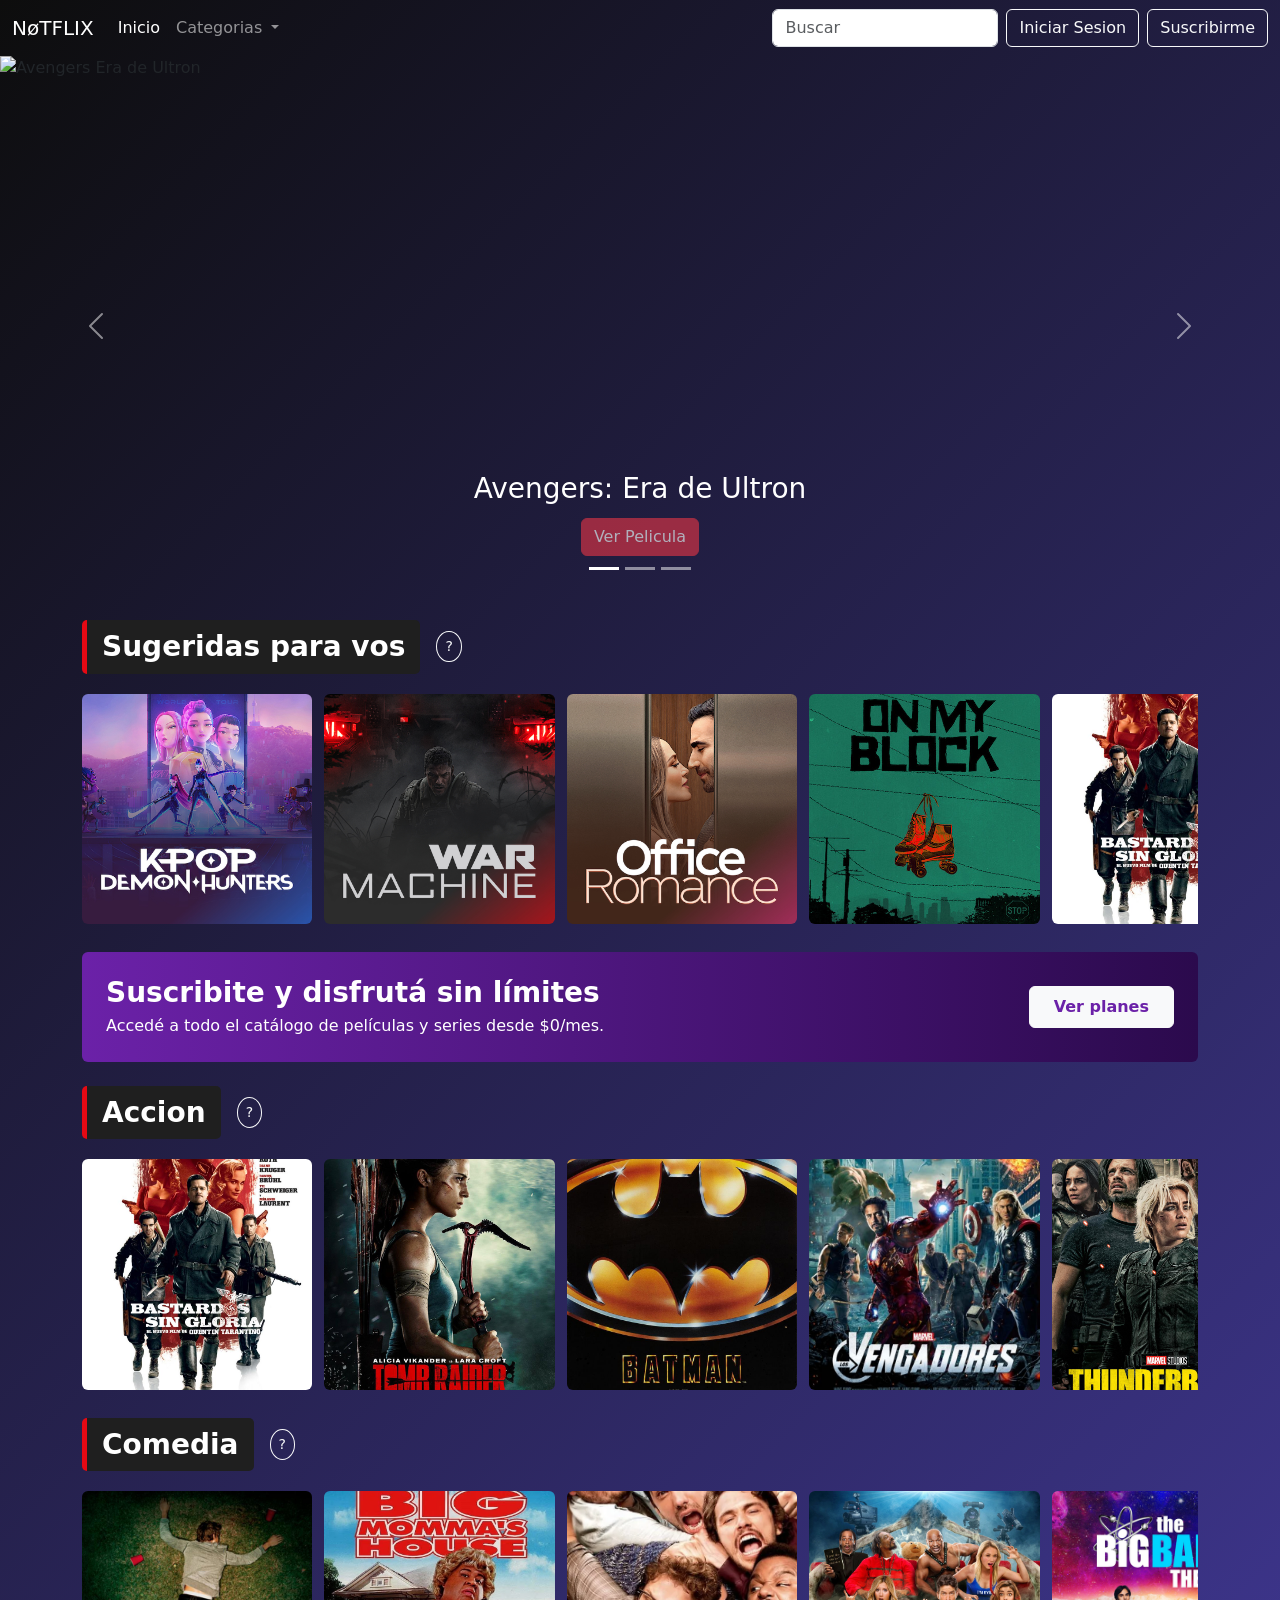
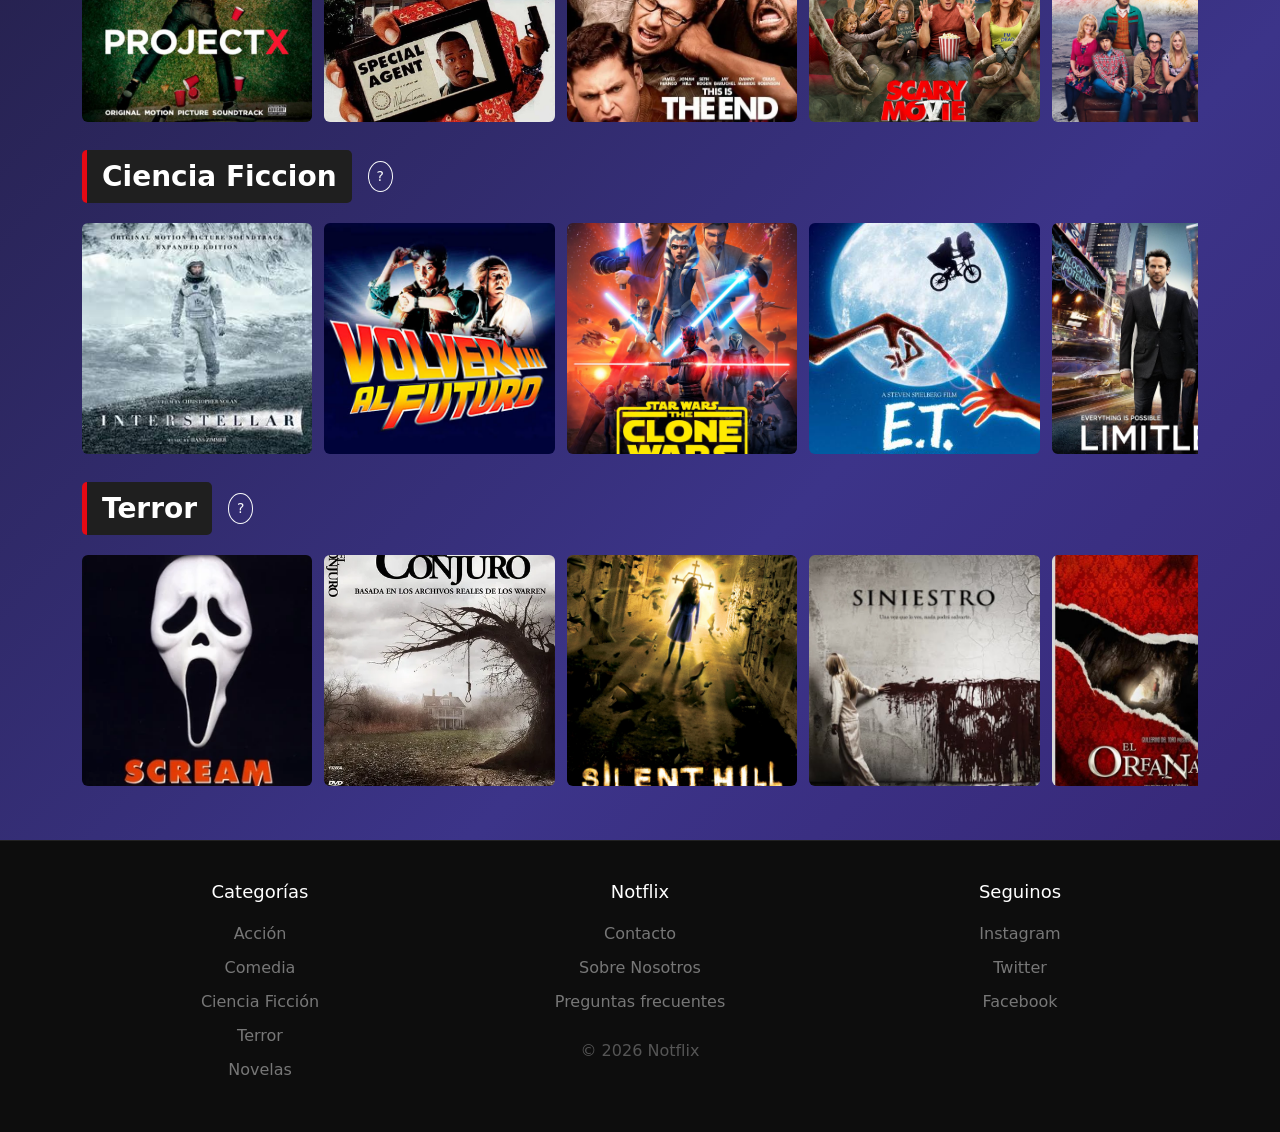
==== commit 16d32f9b: "Arreglos en el Footer + Pagina 404" ====
--- a/index.html
+++ b/index.html
@@ -17,7 +17,7 @@
   </head>
 
   <body>
-    <!-- NAVBAR -->
+    
     <nav class="navbar navbar-dark navbar-expand-lg">
       <div class="container-fluid">
         <a class="navbar-brand" href="#">NøTFLIX</a>
@@ -96,7 +96,7 @@
       </div>
     </nav>
 
-    <!-- CAROUSEL DESTACADO -->
+
     <div id="carouselExampleCaptions" class="carousel slide">
       <div class="carousel-indicators">
         <button
@@ -124,7 +124,7 @@
       </div>
 
       <div class="carousel-inner">
-        <!-- SLIDE 1 -->
+        
         <div class="carousel-item active">
           <img
             src="Assets/cap america.jpg"
@@ -141,7 +141,7 @@
           </div>
         </div>
 
-        <!-- SLIDE 2 -->
+        
         <div class="carousel-item">
           <img
             src="Assets/wallpapersden.com_avengers-infinity-war-official-poster_1920x1080.jpg"
@@ -158,7 +158,7 @@
           </div>
         </div>
 
-        <!-- SLIDE 3 -->
+        
         <div class="carousel-item">
           <img
             src="Assets/484605.jpg"
@@ -178,7 +178,7 @@
         </div>
       </div>
 
-      <!-- CONTROLES -->
+    
       <button
         class="carousel-control-prev"
         type="button"
@@ -202,7 +202,7 @@
       </button>
     </div>
 
-    <!-- SUGERIDAS -->
+    
     <section class="container my-4">
       <div class="d-flex align-items-center mb-3 gap-3">
         <h2 class="titulo-seccion mb-0">Sugeridas para vos</h2>
@@ -288,7 +288,7 @@
       </div>
     </section>
 
-    <!-- BANNER DE SUSCRIPCION -->
+    
     <div class="container my-4">
       <div
         class="p-4 rounded d-flex justify-content-between align-items-center flex-wrap gap-3 banner-suscripcion"
@@ -307,8 +307,8 @@
       </div>
     </div>
 
-    <!-- ACCION -->
-    <section class="container my-4">
+    
+    <section class="container my-4" id="accion">
       <div class="d-flex align-items-center mb-3 gap-3">
         <h2 class="titulo-seccion mb-0">Accion</h2>
 
@@ -393,8 +393,8 @@
       </div>
     </section>
 
-    <!-- COMEDIA -->
-    <section class="container my-4">
+    
+    <section class="container my-4" id="Comedia">
       <div class="d-flex align-items-center mb-3 gap-3">
         <h2 class="titulo-seccion mb-0">Comedia</h2>
 
@@ -479,7 +479,7 @@
       </div>
     </section>
 
-    <!-- CIENCIA FICCION -->
+    
     <section class="container my-4">
       <div class="d-flex align-items-center mb-3 gap-3">
         <h2 class="titulo-seccion mb-0">Ciencia Ficcion</h2>
@@ -565,7 +565,7 @@
       </div>
     </section>
 
-    <!-- TERROR -->
+    
     <section class="container my-4">
       <div class="d-flex align-items-center mb-3 gap-3">
         <h2 class="titulo-seccion mb-0">Terror</h2>
@@ -643,19 +643,51 @@
       </div>
     </section>
 
-    <!-- FOOTER -->
+    
     <footer class="footer">
-      <p>© 2026 Notflix</p>
-
-      <div>
-        <a href="#">Inicio</a>
-        <a href="#">Películas</a>
-        <a href="#">Series</a>
-        <a href="#">Contacto</a>
-      </div>
-    </footer>
-
-    <!-- BOOTSTRAP JS -->
+
+  <div class="footer-container">
+
+    
+    <div class="footer-column">
+      <h4>Categorías</h4>
+
+      <a href="#">Acción</a>
+      <a href="#">Comedia</a>
+      <a href="#">Ciencia Ficción</a>
+      <a href="#">Terror</a>
+      <a href="#">Novelas</a>
+    </div>
+
+
+    
+    <div class="footer-column">
+      <h4>Notflix</h4>
+
+      <a href="#">Contacto</a>
+      <a href="#">Sobre Nosotros</a>
+      <a href="#">Preguntas frecuentes</a>
+
+      <p class="copyright">
+        © 2026 Notflix
+      </p>
+    </div>
+
+
+    
+    <div class="footer-column">
+      <h4>Seguinos</h4>
+
+      <a href="Error404/error404.html">Instagram</a>
+      <a href="Error404/error404.html">Twitter</a>
+      <a href="Error404/error404.html">Facebook</a>
+    </div>
+
+  </div>
+
+</footer>
+
+    
     <script
       src="https://cdn.jsdelivr.net/npm/bootstrap@5.3.8/dist/js/bootstrap.bundle.min.js"
       integrity="sha384-FKyoEForCGlyvwx9Hj09JcYn3nv7wiPVlz7YYwJrWVcXK/BmnVDxM+D2scQbITxI"
--- a/styles.css
+++ b/styles.css
@@ -134,16 +134,55 @@
 .footer {
   background: #0d0d0d;
   color: #777;
-  padding: 20px;
-  text-align: center;
+  padding: 40px 20px;
+  margin-top: 50px;
+  border-top: 1px solid #222;
 }
 
-.footer a {
-  color: #777;
-  margin: 0 10px;
-  text-decoration: none;
+.footer-container {
+  max-width: 1100px;
+  margin: 0 auto;
+
+  display: grid;
+  grid-template-columns: repeat(3, 1fr);
+  gap: 40px;
 }
 
-.footer a:hover {
+.footer-column {
+  display: flex;
+  flex-direction: column;
+  align-items: center;
+}
+
+.footer-column h4 {
   color: white;
+  margin-bottom: 20px;
+  font-size: 18px;
+}
+
+.footer-column a {
+  color: #777;
+  text-decoration: none;
+  margin-bottom: 10px;
+  transition: color 0.3s ease;
+}
+
+.footer-column a:hover {
+  color: #e50914;
+}
+
+.copyright {
+  margin-top: 15px;
+  color: #555;
+}
+
+
+/* RESPONSIVE */
+@media (max-width: 768px) {
+
+  .footer-container {
+    grid-template-columns: 1fr;
+    gap: 30px;
+  }
+
 }
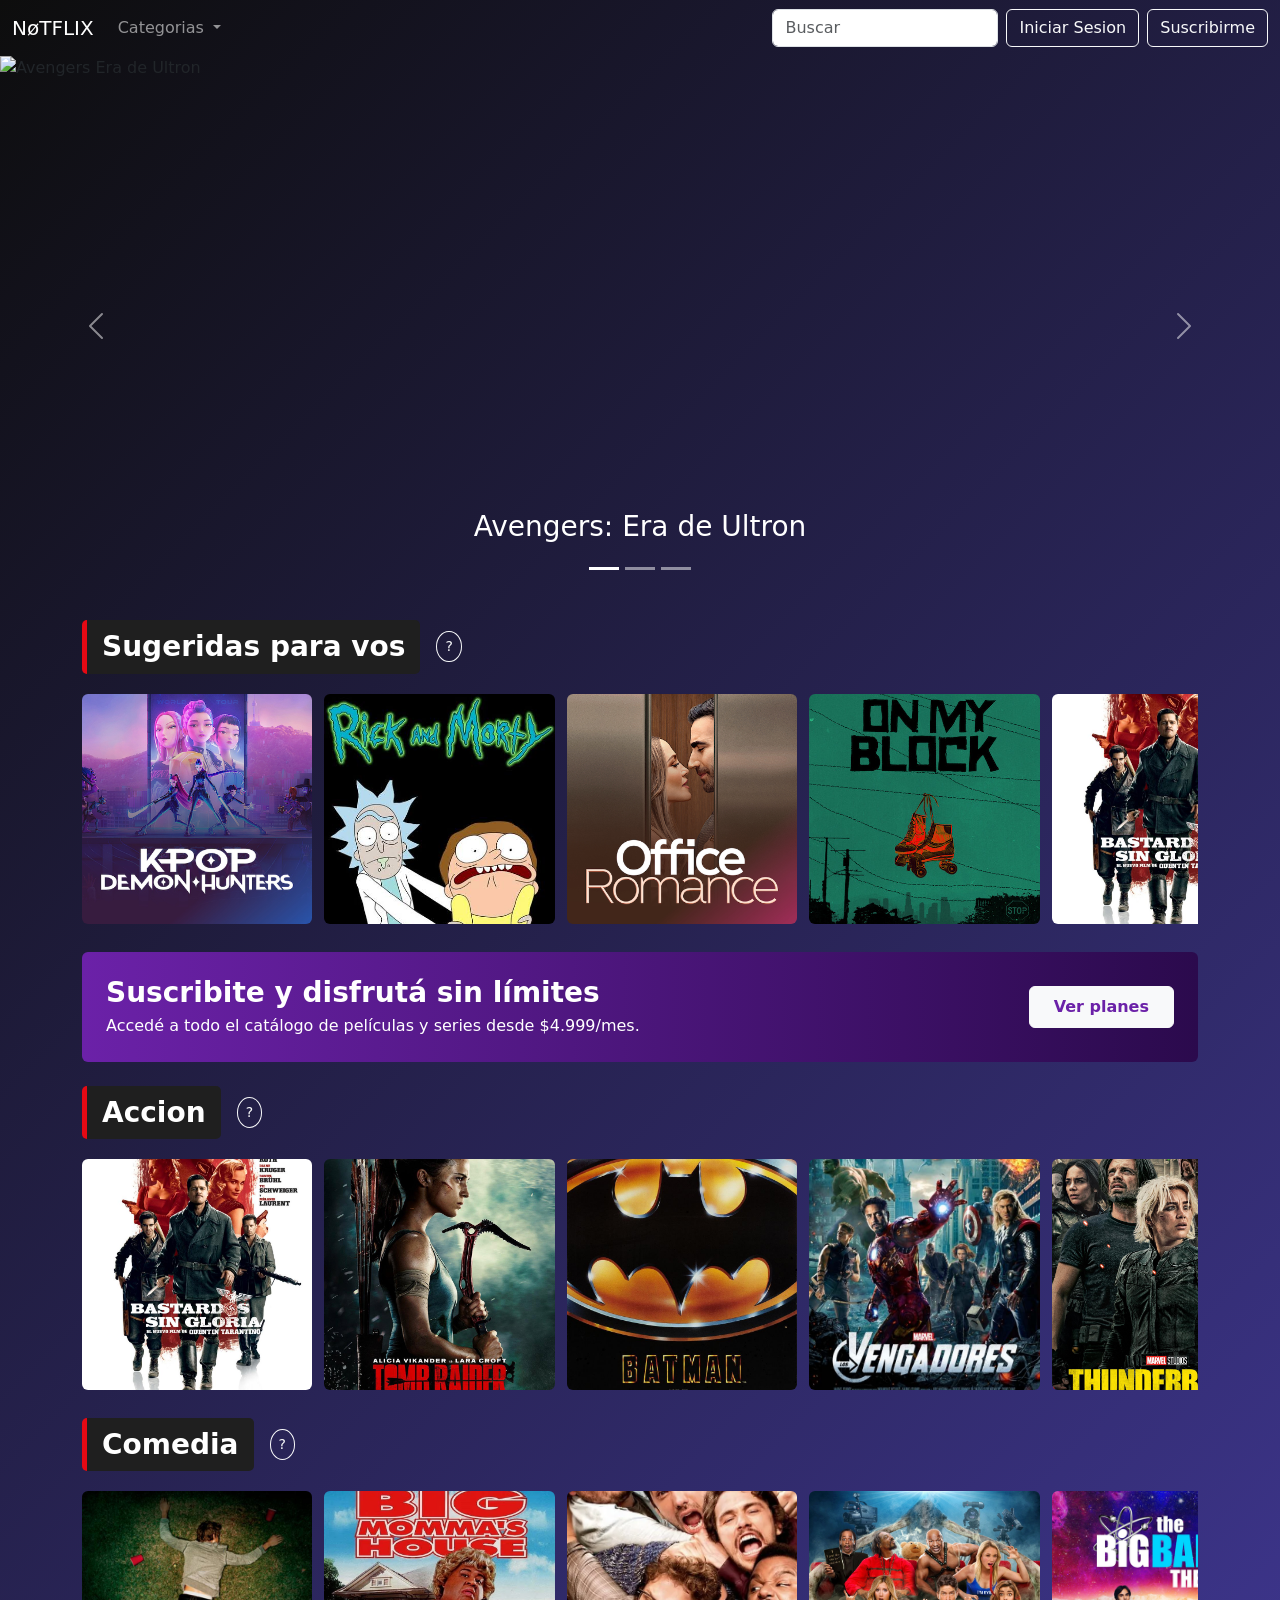
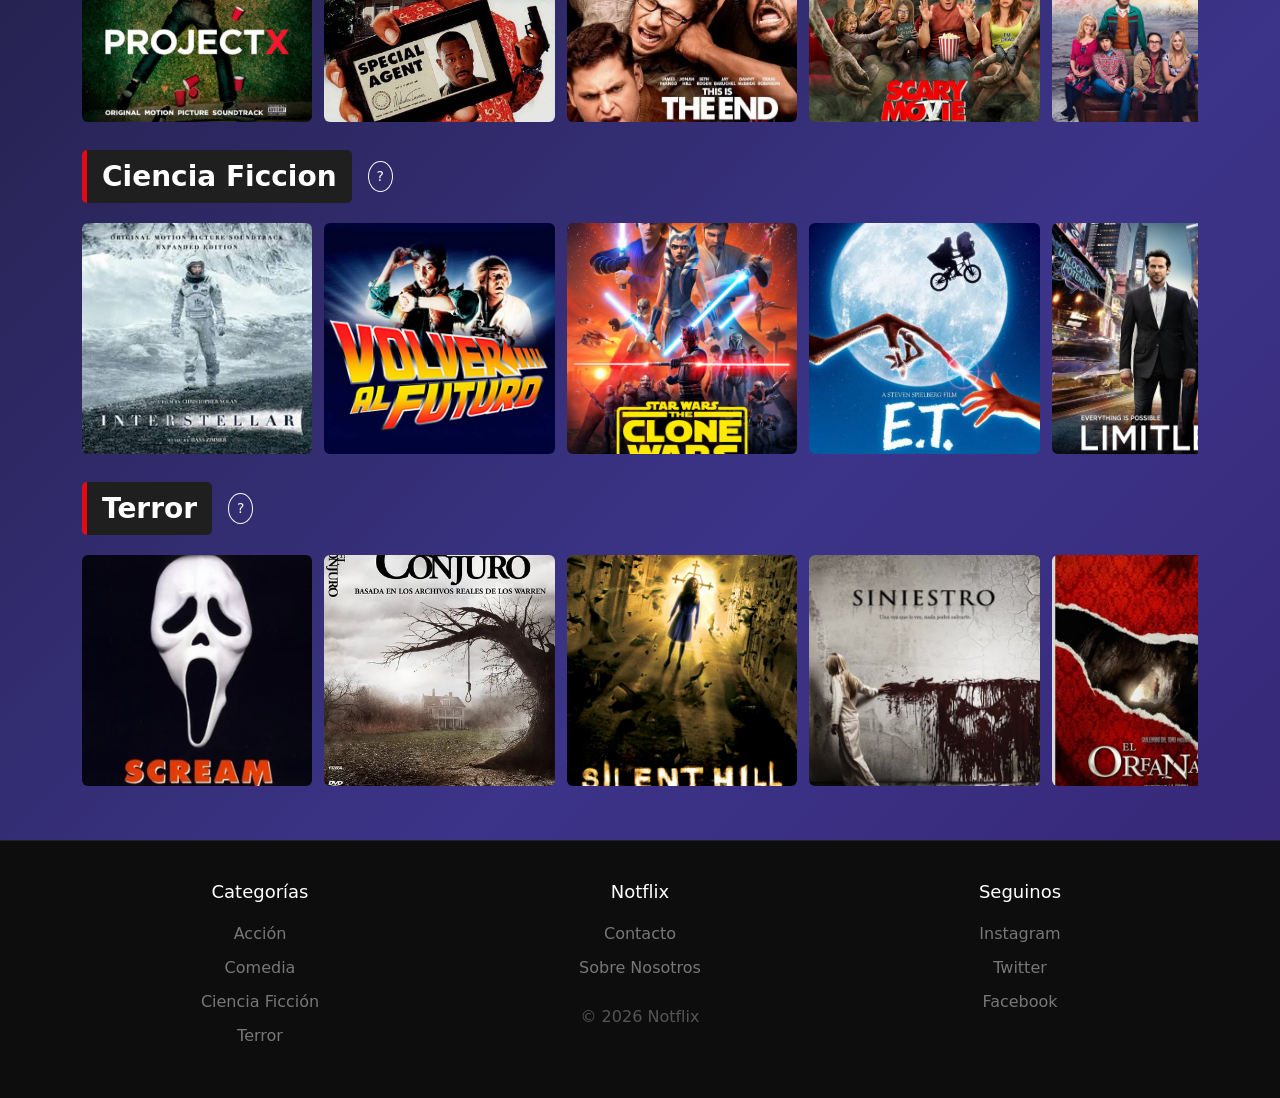
==== commit f546fdcb: "añadi las funciones perdidas por el rebase" ====
--- a/index.html
+++ b/index.html
@@ -1,697 +1,454 @@
 <!doctype html>
 <html lang="es">
-  <head>
-    <meta charset="utf-8" />
-    <meta name="viewport" content="width=device-width, initial-scale=1" />
-
-    <title>NøTFLIX</title>
-
-    <link
-      href="https://cdn.jsdelivr.net/npm/bootstrap@5.3.8/dist/css/bootstrap.min.css"
-      rel="stylesheet"
-      integrity="sha384-sRIl4kxILFvY47J16cr9ZwB07vP4J8+LH7qKQnuqkuIAvNWLzeN8tE5YBujZqJLB"
-      crossorigin="anonymous"
-    />
-
-    <link rel="stylesheet" href="styles.css" />
-  </head>
-
-  <body>
-    
-    <nav class="navbar navbar-dark navbar-expand-lg">
-      <div class="container-fluid">
-        <a class="navbar-brand" href="#">NøTFLIX</a>
-
-        <button
-          class="navbar-toggler"
-          type="button"
-          data-bs-toggle="collapse"
-          data-bs-target="#navbarScroll"
-          aria-controls="navbarScroll"
-          aria-expanded="false"
-          aria-label="Toggle navigation"
-        >
-          <span class="navbar-toggler-icon"></span>
+
+<head>
+  <meta charset="utf-8" />
+  <meta name="viewport" content="width=device-width, initial-scale=1" />
+
+  <title>NøTFLIX</title>
+
+  <link href="https://cdn.jsdelivr.net/npm/bootstrap@5.3.8/dist/css/bootstrap.min.css" rel="stylesheet"
+    integrity="sha384-sRIl4kxILFvY47J16cr9ZwB07vP4J8+LH7qKQnuqkuIAvNWLzeN8tE5YBujZqJLB" crossorigin="anonymous" />
+
+  <link rel="stylesheet" href="styles.css" />
+</head>
+
+<body>
+
+  <nav class="navbar navbar-dark navbar-expand-lg ">
+    <div class="container-fluid">
+      <span class="navbar-brand">NøTFLIX</span>
+      <button class="navbar-toggler" type="button" data-bs-toggle="collapse" data-bs-target="#navbarScroll"
+        aria-controls="navbarScroll" aria-expanded="false" aria-label="Toggle navigation">
+        <span class="navbar-toggler-icon"></span>
+      </button>
+      <div class="collapse navbar-collapse" id="navbarScroll">
+        <ul class="navbar-nav me-auto my-2 my-lg-0 navbar-nav-scroll" style="--bs-scroll-height: 100px">
+          <li class="nav-item dropdown">
+            <a class="nav-link dropdown-toggle" href="" role="button" data-bs-toggle="dropdown" aria-expanded="false">
+              Categorias
+            </a>
+            <ul class="dropdown-menu">
+              <li><a class="dropdown-item" href="#accion">Accion</a></li>
+              <li><a class="dropdown-item" href="#comedia">Comedia</a></li>
+              <li><a class="dropdown-item" href="#ficcion">Ciencia ficcion</a></li>
+              <li><a class="dropdown-item" href="#terror">Terror</a></li>
+            </ul>
+          </li>
+        </ul>
+        <form class="d-flex flex-nowrap" role="search">
+          <input class="form-control me-2" type="search" placeholder="Buscar" aria-label="Search" minlength="5"
+            maxlength="30" />
+          <button class="btn btn-outline-light flex-shrink-0 me-2" type="button" data-bs-toggle="modal"
+            data-bs-target="#loginModal">Iniciar Sesion</button>
+          <a href="pages/suscripciones.html" class="btn btn-outline-light flex-shrink-0">
+            Suscribirme
+          </a>
+        </form>
+      </div>
+    </div>
+  </nav>
+
+  <div class="modal fade" id="loginModal" tabindex="-1" aria-labelledby="loginModalLabel" aria-hidden="true">
+    <div class="modal-dialog modal-dialog-centered">
+      <div class="modal-content bg-dark text-white">
+        <div class="modal-header border-secondary">
+          <h5 class="modal-title" id="loginModalLabel">Iniciar sesión</h5>
+          <button type="button" class="btn-close btn-close-white" data-bs-dismiss="modal" aria-label="Close"></button>
+        </div>
+        <div class="modal-body">
+          <form action="./Error404/error404.html">
+            <div class="mb-3">
+              <label for="loginEmail" class="form-label">Email:</label>
+              <input type="email" class="form-control" id="loginEmail" required minlength="5" maxlength="35"
+                placeholder="algo@gmail.com">
+            </div>
+            <div class="mb-3">
+              <label for="loginPassword" class="form-label">Contraseña:</label>
+              <input type="password" class="form-control" id="loginPassword" required minlength="5" maxlength="15">
+            </div>
+            <button type="submit" class="btn btn-primary w-100">Ingresar</button>
+          </form>
+        </div>
+      </div>
+    </div>
+  </div>
+
+
+  <div id="carouselExampleCaptions" class="carousel slide">
+    <div class="carousel-indicators">
+      <button type="button" data-bs-target="#carouselExampleCaptions" data-bs-slide-to="0" class="active"
+        aria-current="true" aria-label="Slide 1"></button>
+
+      <button type="button" data-bs-target="#carouselExampleCaptions" data-bs-slide-to="1"
+        aria-label="Slide 2"></button>
+
+      <button type="button" data-bs-target="#carouselExampleCaptions" data-bs-slide-to="2"
+        aria-label="Slide 3"></button>
+    </div>
+
+    <div class="carousel-inner">
+
+      <div class="carousel-item active">
+        <img src="Assets/cap america.jpg" class="d-block w-100" alt="Avengers Era de Ultron" />
+
+        <div class="carousel-caption d-none d-md-block">
+          <h3 class="transparent text-white p-1">Avengers: Era de Ultron</h3>
+        </div>
+      </div>
+
+
+      <div class="carousel-item">
+        <img src="Assets/wallpapersden.com_avengers-infinity-war-official-poster_1920x1080.jpg" class="d-block w-100"
+          alt="Avengers Infinity War" />
+
+        <div class="carousel-caption d-none d-md-block">
+          <h3 class="transparent text-white p-1">Avengers: Infinity War</h3>
+        </div>
+      </div>
+
+
+      <div class="carousel-item">
+        <img src="Assets/484605.jpg" class="d-block w-100" alt="Doctor House" />
+
+        <div class="carousel-caption d-none d-md-block">
+          <h3 class="transparent text-white p-1">
+            Doctor
+          </h3>
+        </div>
+      </div>
+    </div>
+
+
+    <button class="carousel-control-prev" type="button" data-bs-target="#carouselExampleCaptions" data-bs-slide="prev">
+      <span class="carousel-control-prev-icon" aria-hidden="true"></span>
+
+      <span class="visually-hidden"> Previous </span>
+    </button>
+
+    <button class="carousel-control-next" type="button" data-bs-target="#carouselExampleCaptions" data-bs-slide="next">
+      <span class="carousel-control-next-icon" aria-hidden="true"></span>
+
+      <span class="visually-hidden"> Next </span>
+    </button>
+  </div>
+
+
+  <section class="container my-4">
+    <div class="d-flex align-items-center mb-3 gap-3">
+      <h2 class="titulo-seccion mb-0">Sugeridas para vos</h2>
+
+      <span class="chat-bubble-wrapper">
+        <button type="button" class="btn btn-sm btn-outline-light rounded-circle">
+          ?
         </button>
 
-        <div class="collapse navbar-collapse" id="navbarScroll">
-          <ul
-            class="navbar-nav me-auto my-2 my-lg-0 navbar-nav-scroll"
-            style="--bs-scroll-height: 100px"
-          >
-            <li class="nav-item">
-              <a class="nav-link active" aria-current="page" href="#">
-                Inicio
-              </a>
-            </li>
-
-            <li class="nav-item dropdown">
-              <a
-                class="nav-link dropdown-toggle"
-                href="#"
-                role="button"
-                data-bs-toggle="dropdown"
-                aria-expanded="false"
-              >
-                Categorias
-              </a>
-
-              <ul class="dropdown-menu">
-                <li>
-                  <a class="dropdown-item" href="#">Accion</a>
-                </li>
-                <li>
-                  <a class="dropdown-item" href="#">Comedia</a>
-                </li>
-                <li>
-                  <a class="dropdown-item" href="#">Ciencia Ficcion</a>
-                </li>
-                <li>
-                  <a class="dropdown-item" href="#">Novelas</a>
-                </li>
-              </ul>
-            </li>
-          </ul>
-
-          <form class="d-flex flex-nowrap" role="search">
-            <input
-              class="form-control me-2"
-              type="search"
-              placeholder="Buscar"
-              aria-label="Buscar"
-            />
-
-            <button
-              class="btn btn-outline-light flex-shrink-0 me-2"
-              type="submit"
-            >
-              Iniciar Sesion
-            </button>
-
-            <button class="btn btn-outline-light flex-shrink-0" type="submit">
-              Suscribirme
-            </button>
-          </form>
-        </div>
-      </div>
-    </nav>
-
-
-    <div id="carouselExampleCaptions" class="carousel slide">
-      <div class="carousel-indicators">
-        <button
-          type="button"
-          data-bs-target="#carouselExampleCaptions"
-          data-bs-slide-to="0"
-          class="active"
-          aria-current="true"
-          aria-label="Slide 1"
-        ></button>
-
-        <button
-          type="button"
-          data-bs-target="#carouselExampleCaptions"
-          data-bs-slide-to="1"
-          aria-label="Slide 2"
-        ></button>
-
-        <button
-          type="button"
-          data-bs-target="#carouselExampleCaptions"
-          data-bs-slide-to="2"
-          aria-label="Slide 3"
-        ></button>
-      </div>
-
-      <div class="carousel-inner">
-        
-        <div class="carousel-item active">
-          <img
-            src="Assets/cap america.jpg"
-            class="d-block w-100"
-            alt="Avengers Era de Ultron"
-          />
-
-          <div class="carousel-caption d-none d-md-block">
-            <h3 class="transparent text-white p-1">Avengers: Era de Ultron</h3>
-
-            <button type="button" class="btn btn-danger" disabled>
-              Ver Pelicula
-            </button>
-          </div>
-        </div>
-
-        
-        <div class="carousel-item">
-          <img
-            src="Assets/wallpapersden.com_avengers-infinity-war-official-poster_1920x1080.jpg"
-            class="d-block w-100"
-            alt="Avengers Infinity War"
-          />
-
-          <div class="carousel-caption d-none d-md-block">
-            <h3 class="transparent text-white p-1">Avengers: Infinity War</h3>
-
-            <button type="button" class="btn btn-danger" disabled>
-              Ver Pelicula
-            </button>
-          </div>
-        </div>
-
-        
-        <div class="carousel-item">
-          <img
-            src="Assets/484605.jpg"
-            class="d-block w-100"
-            alt="Doctor House"
-          />
-
-          <div class="carousel-caption d-none d-md-block">
-            <h3 class="transparent text-white p-1">
-              Doctor House: Todas las temporadas
-            </h3>
-
-            <button type="button" class="btn btn-danger" disabled>
-              Ver Serie
-            </button>
-          </div>
-        </div>
-      </div>
-
-    
-      <button
-        class="carousel-control-prev"
-        type="button"
-        data-bs-target="#carouselExampleCaptions"
-        data-bs-slide="prev"
-      >
-        <span class="carousel-control-prev-icon" aria-hidden="true"></span>
-
-        <span class="visually-hidden"> Previous </span>
-      </button>
-
-      <button
-        class="carousel-control-next"
-        type="button"
-        data-bs-target="#carouselExampleCaptions"
-        data-bs-slide="next"
-      >
-        <span class="carousel-control-next-icon" aria-hidden="true"></span>
-
-        <span class="visually-hidden"> Next </span>
-      </button>
-    </div>
-
-    
-    <section class="container my-4">
-      <div class="d-flex align-items-center mb-3 gap-3">
-        <h2 class="titulo-seccion mb-0">Sugeridas para vos</h2>
-
-        <span class="chat-bubble-wrapper">
-          <button
-            type="button"
-            class="btn btn-sm btn-outline-light rounded-circle"
-          >
-            ?
-          </button>
-
-          <div class="chat-bubble">
-            Mantené <strong>Shift</strong> + scroll para deslizar las filas.
-          </div>
-        </span>
-      </div>
-
-      <div class="movie-row">
-        <div class="card border-0 bg-transparent movie-card">
-          <img
-            src="Assets/kpoprecomendados.jpg"
-            class="card-img rounded"
-            alt="Película recomendada"
-          />
-        </div>
-
-        <div class="card border-0 bg-transparent movie-card">
-          <img
-            src="Assets/war machine.jpg"
-            class="card-img rounded"
-            alt="War Machine"
-          />
-        </div>
-
-        <div class="card border-0 bg-transparent movie-card">
-          <img
-            src="Assets/office romance.jpg"
-            class="card-img rounded"
-            alt="Office Romance"
-          />
-        </div>
-
-        <div class="card border-0 bg-transparent movie-card">
-          <img
-            src="Assets/on my block 1.jpg"
-            class="card-img rounded"
-            alt="On My Block"
-          />
-        </div>
-
-        <div class="card border-0 bg-transparent movie-card">
-          <img
-            src="Assets/bastardos 1.jpg"
-            class="card-img rounded"
-            alt="Bastardos sin gloria"
-          />
-        </div>
-
-        <div class="card border-0 bg-transparent movie-card">
-          <img
-            src="Assets/recomendados 1.jpg"
-            class="card-img rounded"
-            alt="Película recomendada"
-          />
-        </div>
-
-        <div class="card border-0 bg-transparent movie-card">
-          <img
-            src="Assets/matrix aniversary.jpg"
-            class="card-img rounded"
-            alt="Matrix"
-          />
-        </div>
-
-        <div class="card border-0 bg-transparent movie-card">
-          <img
-            src="Assets/ricardo y mortadela.jpg"
-            class="card-img rounded"
-            alt="Rick y Morty"
-          />
-        </div>
-      </div>
-    </section>
-
-    
-    <div class="container my-4">
-      <div
-        class="p-4 rounded d-flex justify-content-between align-items-center flex-wrap gap-3 banner-suscripcion"
-      >
-        <div>
-          <h3 class="fw-bold mb-1">Suscribite y disfrutá sin límites</h3>
-
-          <p class="mb-0">
-            Accedé a todo el catálogo de películas y series desde $0/mes.
-          </p>
-        </div>
-
-        <a href="suscripcion.html" class="btn btn-light fw-bold px-4 py-2">
-          Ver planes
-        </a>
-      </div>
-    </div>
-
-    
-    <section class="container my-4" id="accion">
-      <div class="d-flex align-items-center mb-3 gap-3">
-        <h2 class="titulo-seccion mb-0">Accion</h2>
-
-        <span class="chat-bubble-wrapper">
-          <button
-            type="button"
-            class="btn btn-sm btn-outline-light rounded-circle"
-          >
-            ?
-          </button>
-
-          <div class="chat-bubble">
-            Mantené <strong>Shift</strong> + scroll para deslizar las filas.
-          </div>
-        </span>
-      </div>
-
-      <div class="movie-row">
-        <div class="card border-0 bg-transparent movie-card">
-          <img
-            src="Assets/bastardos 1.jpg"
-            class="card-img rounded"
-            alt="Bastardos sin gloria"
-          />
-        </div>
-
-        <div class="card border-0 bg-transparent movie-card">
-          <img
-            src="Categoria Accion/accion 8.jpg"
-            class="card-img rounded"
-            alt="Tomb Raider"
-          />
-        </div>
-
-        <div class="card border-0 bg-transparent movie-card">
-          <img
-            src="Assets/Batman-910896570-large.jpg"
-            class="card-img rounded"
-            alt="Batman"
-          />
-        </div>
-
-        <div class="card border-0 bg-transparent movie-card">
-          <img
-            src="Categoria Accion/accion 4.jpg"
-            class="card-img rounded"
-            alt="Los Vengadores"
-          />
-        </div>
-
-        <div class="card border-0 bg-transparent movie-card">
-          <img
-            src="Categoria Accion/accion 5.jpg"
-            class="card-img rounded"
-            alt="Thunderbolts"
-          />
-        </div>
-
-        <div class="card border-0 bg-transparent movie-card">
-          <img
-            src="Categoria Accion/accion 6.jpg"
-            class="card-img rounded"
-            alt="Mad Max"
-          />
-        </div>
-
-        <div class="card border-0 bg-transparent movie-card">
-          <img
-            src="Categoria Accion/accion 7.avif"
-            class="card-img rounded"
-            alt="Spenser"
-          />
-        </div>
-
-        <div class="card border-0 bg-transparent movie-card">
-          <img
-            src="Assets/matrix aniversary.jpg"
-            class="card-img rounded"
-            alt="Matrix"
-          />
-        </div>
-      </div>
-    </section>
-
-    
-    <section class="container my-4" id="Comedia">
-      <div class="d-flex align-items-center mb-3 gap-3">
-        <h2 class="titulo-seccion mb-0">Comedia</h2>
-
-        <span class="chat-bubble-wrapper">
-          <button
-            type="button"
-            class="btn btn-sm btn-outline-light rounded-circle"
-          >
-            ?
-          </button>
-
-          <div class="chat-bubble">
-            Mantené <strong>Shift</strong> + scroll para deslizar las filas.
-          </div>
-        </span>
-      </div>
-
-      <div class="movie-row">
-        <div class="card border-0 bg-transparent movie-card">
-          <img
-            src="Comedia/comedia 1.jpg"
-            class="card-img rounded"
-            alt="Proyecto X"
-          />
-        </div>
-
-        <div class="card border-0 bg-transparent movie-card">
-          <img
-            src="Comedia/comedia 2.avif"
-            class="card-img rounded"
-            alt="Big Momma"
-          />
-        </div>
-
-        <div class="card border-0 bg-transparent movie-card">
-          <img
-            src="Comedia/comedia 4.webp"
-            class="card-img rounded"
-            alt="This Is the End"
-          />
-        </div>
-
-        <div class="card border-0 bg-transparent movie-card">
-          <img
-            src="Comedia/comedia 5.webp"
-            class="card-img rounded"
-            alt="Scary Movie"
-          />
-        </div>
-
-        <div class="card border-0 bg-transparent movie-card">
-          <img
-            src="Comedia/COMEDIA 7.png"
-            class="card-img rounded"
-            alt="The Big Bang Theory"
-          />
-        </div>
-
-        <div class="card border-0 bg-transparent movie-card">
-          <img
-            src="Comedia/comedia 14.jpg"
-            class="card-img rounded"
-            alt="The Ridiculous 6"
-          />
-        </div>
-
-        <div class="card border-0 bg-transparent movie-card">
-          <img
-            src="Comedia/comedia 15.webp"
-            class="card-img rounded"
-            alt="Scooby Doo"
-          />
-        </div>
-
-        <div class="card border-0 bg-transparent movie-card">
-          <img
-            src="Comedia/comedia 12.jpg"
-            class="card-img rounded"
-            alt="American Pie"
-          />
-        </div>
-      </div>
-    </section>
-
-    
-    <section class="container my-4">
-      <div class="d-flex align-items-center mb-3 gap-3">
-        <h2 class="titulo-seccion mb-0">Ciencia Ficcion</h2>
-
-        <span class="chat-bubble-wrapper">
-          <button
-            type="button"
-            class="btn btn-sm btn-outline-light rounded-circle"
-          >
-            ?
-          </button>
-
-          <div class="chat-bubble">
-            Mantené <strong>Shift</strong> + scroll para deslizar las filas.
-          </div>
-        </span>
-      </div>
-
-      <div class="movie-row">
-        <div class="card border-0 bg-transparent movie-card">
-          <img
-            src="ciencia ficcion/cf1.jpg"
-            class="card-img rounded"
-            alt="Interestelar"
-          />
-        </div>
-
-        <div class="card border-0 bg-transparent movie-card">
-          <img
-            src="ciencia ficcion/cf2.jpg"
-            class="card-img rounded"
-            alt="Volver al Futuro"
-          />
-        </div>
-
-        <div class="card border-0 bg-transparent movie-card">
-          <img
-            src="ciencia ficcion/cf3.avif"
-            class="card-img rounded"
-            alt="Star Wars"
-          />
-        </div>
-
-        <div class="card border-0 bg-transparent movie-card">
-          <img
-            src="ciencia ficcion/cf4.jpg"
-            class="card-img rounded"
-            alt="E.T."
-          />
-        </div>
-
-        <div class="card border-0 bg-transparent movie-card">
-          <img
-            src="ciencia ficcion/cf5.jpg"
-            class="card-img rounded"
-            alt="Limitless"
-          />
-        </div>
-
-        <div class="card border-0 bg-transparent movie-card">
-          <img
-            src="ciencia ficcion/cf6.jpg"
-            class="card-img rounded"
-            alt="Jurassic World Renace"
-          />
-        </div>
-
-        <div class="card border-0 bg-transparent movie-card">
-          <img
-            src="ciencia ficcion/cf7.jpg"
-            class="card-img rounded"
-            alt="Terminator"
-          />
-        </div>
-
-        <div class="card border-0 bg-transparent movie-card">
-          <img
-            src="ciencia ficcion/cf8.jpg"
-            class="card-img rounded"
-            alt="Avatar"
-          />
-        </div>
-      </div>
-    </section>
-
-    
-    <section class="container my-4">
-      <div class="d-flex align-items-center mb-3 gap-3">
-        <h2 class="titulo-seccion mb-0">Terror</h2>
-
-        <span class="chat-bubble-wrapper">
-          <button
-            type="button"
-            class="btn btn-sm btn-outline-light rounded-circle"
-          >
-            ?
-          </button>
-
-          <div class="chat-bubble">
-            Mantené <strong>Shift</strong> + scroll para deslizar las filas.
-          </div>
-        </span>
-      </div>
-
-      <div class="movie-row">
-        <div class="card border-0 bg-transparent movie-card">
-          <img
-            src="Terror/terror 1.webp"
-            class="card-img rounded"
-            alt="Scream"
-          />
-        </div>
-
-        <div class="card border-0 bg-transparent movie-card">
-          <img
-            src="Terror/terror 2.webp"
-            class="card-img rounded"
-            alt="El Conjuro"
-          />
-        </div>
-
-        <div class="card border-0 bg-transparent movie-card">
-          <img
-            src="Terror/terror 3.jpg"
-            class="card-img rounded"
-            alt="Silent Hill"
-          />
-        </div>
-
-        <div class="card border-0 bg-transparent movie-card">
-          <img
-            src="Terror/terror 4.jpg"
-            class="card-img rounded"
-            alt="Siniestro"
-          />
-        </div>
-
-        <div class="card border-0 bg-transparent movie-card">
-          <img
-            src="Terror/terror 5.jpg"
-            class="card-img rounded"
-            alt="El Orfanato"
-          />
-        </div>
-
-        <div class="card border-0 bg-transparent movie-card">
-          <img src="Terror/IT 2.jpg" class="card-img rounded" alt="It 2" />
-        </div>
-
-        <div class="card border-0 bg-transparent movie-card">
-          <img
-            src="Terror/la monja.jpg"
-            class="card-img rounded"
-            alt="La Monja"
-          />
-        </div>
-
-        <div class="card border-0 bg-transparent movie-card">
-          <img src="Terror/chucky.jpg" class="card-img rounded" alt="Chucky" />
-        </div>
-      </div>
-    </section>
-
-    
-    <footer class="footer">
-
-  <div class="footer-container">
-
-    
-    <div class="footer-column">
-      <h4>Categorías</h4>
-
-      <a href="#">Acción</a>
-      <a href="#">Comedia</a>
-      <a href="#">Ciencia Ficción</a>
-      <a href="#">Terror</a>
-      <a href="#">Novelas</a>
-    </div>
-
-
-    
-    <div class="footer-column">
-      <h4>Notflix</h4>
-
-      <a href="#">Contacto</a>
-      <a href="#">Sobre Nosotros</a>
-      <a href="#">Preguntas frecuentes</a>
-
-      <p class="copyright">
-        © 2026 Notflix
-      </p>
-    </div>
-
-
-    
-    <div class="footer-column">
-      <h4>Seguinos</h4>
-
-      <a href="Error404/error404.html">Instagram</a>
-      <a href="Error404/error404.html">Twitter</a>
-      <a href="Error404/error404.html">Facebook</a>
-    </div>
-
+        <div class="chat-bubble">
+          Mantené <strong>Shift</strong> + scroll para deslizar las filas.
+        </div>
+      </span>
+    </div>
+
+    <div class="movie-row">
+      <div class="card border-0 bg-transparent movie-card">
+        <img src="Assets/kpoprecomendados.jpg" class="card-img rounded" alt="Kpop demon hunters" />
+      </div>
+
+      <div class="card border-0 bg-transparent movie-card">
+        <img src="Assets/ricardo y mortadela.jpg" class="card-img rounded" alt="rick y morty" />
+      </div>
+
+      <div class="card border-0 bg-transparent movie-card">
+        <img src="Assets/office romance.jpg" class="card-img rounded" alt="Office Romance" />
+      </div>
+
+      <div class="card border-0 bg-transparent movie-card">
+        <img src="Assets/on my block 1.jpg" class="card-img rounded" alt="On My Block" />
+      </div>
+
+      <div class="card border-0 bg-transparent movie-card">
+        <img src="Assets/bastardos 1.jpg" class="card-img rounded" alt="Bastardos sin gloria" />
+      </div>
+
+      <div class="card border-0 bg-transparent movie-card">
+        <img src="Assets/recomendados 1.jpg" class="card-img rounded" alt="Película recomendada" />
+      </div>
+
+      <div class="card border-0 bg-transparent movie-card">
+        <img src="Assets/matrix aniversary.jpg" class="card-img rounded" alt="Matrix" />
+      </div>
+
+      <div class="card border-0 bg-transparent movie-card">
+        <img src="Assets/war machine.jpg" class="card-img rounded" alt="War machine" />
+      </div>
+    </div>
+  </section>
+
+
+  <div class="container my-4">
+    <div class="p-4 rounded d-flex justify-content-between align-items-center flex-wrap gap-3 banner-suscripcion">
+      <div>
+        <h3 class="fw-bold mb-1">Suscribite y disfrutá sin límites</h3>
+
+        <p class="mb-0">
+          Accedé a todo el catálogo de películas y series desde $4.999/mes.
+        </p>
+      </div>
+
+      <a href="./pages/suscripciones.html" class="btn btn-light fw-bold px-4 py-2">
+        Ver planes
+      </a>
+    </div>
   </div>
 
-</footer>
-
-    
-    <script
-      src="https://cdn.jsdelivr.net/npm/bootstrap@5.3.8/dist/js/bootstrap.bundle.min.js"
-      integrity="sha384-FKyoEForCGlyvwx9Hj09JcYn3nv7wiPVlz7YYwJrWVcXK/BmnVDxM+D2scQbITxI"
-      crossorigin="anonymous"></script>
+
+  <section class="container my-4" id="accion">
+    <div class="d-flex align-items-center mb-3 gap-3">
+      <h2 class="titulo-seccion mb-0">Accion</h2>
+
+      <span class="chat-bubble-wrapper">
+        <button type="button" class="btn btn-sm btn-outline-light rounded-circle">
+          ?
+        </button>
+
+        <div class="chat-bubble">
+          Mantené <strong>Shift</strong> + scroll para deslizar las filas.
+        </div>
+      </span>
+    </div>
+
+    <div class="movie-row">
+      <div class="card border-0 bg-transparent movie-card">
+        <img src="Assets/bastardos 1.jpg" class="card-img rounded" alt="Bastardos sin gloria" />
+      </div>
+
+      <div class="card border-0 bg-transparent movie-card">
+        <img src="Categoria Accion/accion 8.jpg" class="card-img rounded" alt="Tomb Raider" />
+      </div>
+
+      <div class="card border-0 bg-transparent movie-card">
+        <img src="Assets/Batman-910896570-large.jpg" class="card-img rounded" alt="Batman" />
+      </div>
+
+      <div class="card border-0 bg-transparent movie-card">
+        <img src="Categoria Accion/accion 4.jpg" class="card-img rounded" alt="Los Vengadores" />
+      </div>
+
+      <div class="card border-0 bg-transparent movie-card">
+        <img src="Categoria Accion/accion 5.jpg" class="card-img rounded" alt="Thunderbolts" />
+      </div>
+
+      <div class="card border-0 bg-transparent movie-card">
+        <img src="Categoria Accion/accion 6.jpg" class="card-img rounded" alt="Mad Max" />
+      </div>
+
+      <div class="card border-0 bg-transparent movie-card">
+        <img src="Categoria Accion/accion 7.avif" class="card-img rounded" alt="Spenser" />
+      </div>
+
+      <div class="card border-0 bg-transparent movie-card">
+        <img src="Assets/matrix aniversary.jpg" class="card-img rounded" alt="Matrix" />
+      </div>
+    </div>
+  </section>
+
+
+  <section class="container my-4" id="comedia">
+    <div class="d-flex align-items-center mb-3 gap-3">
+      <h2 class="titulo-seccion mb-0">Comedia</h2>
+
+      <span class="chat-bubble-wrapper">
+        <button type="button" class="btn btn-sm btn-outline-light rounded-circle">
+          ?
+        </button>
+
+        <div class="chat-bubble">
+          Mantené <strong>Shift</strong> + scroll para deslizar las filas.
+        </div>
+      </span>
+    </div>
+
+    <div class="movie-row">
+      <div class="card border-0 bg-transparent movie-card">
+        <img src="Comedia/comedia 1.jpg" class="card-img rounded" alt="Proyecto X" />
+      </div>
+
+      <div class="card border-0 bg-transparent movie-card">
+        <img src="Comedia/comedia 2.avif" class="card-img rounded" alt="Big Momma" />
+      </div>
+
+      <div class="card border-0 bg-transparent movie-card">
+        <img src="Comedia/comedia 4.webp" class="card-img rounded" alt="This Is the End" />
+      </div>
+
+      <div class="card border-0 bg-transparent movie-card">
+        <img src="Comedia/comedia 5.webp" class="card-img rounded" alt="Scary Movie" />
+      </div>
+
+      <div class="card border-0 bg-transparent movie-card">
+        <img src="Comedia/COMEDIA 7.png" class="card-img rounded" alt="The Big Bang Theory" />
+      </div>
+
+      <div class="card border-0 bg-transparent movie-card">
+        <img src="Comedia/comedia 14.jpg" class="card-img rounded" alt="The Ridiculous 6" />
+      </div>
+
+      <div class="card border-0 bg-transparent movie-card">
+        <img src="Comedia/comedia 15.webp" class="card-img rounded" alt="Scooby Doo" />
+      </div>
+
+      <div class="card border-0 bg-transparent movie-card">
+        <img src="Comedia/comedia 12.jpg" class="card-img rounded" alt="American Pie" />
+      </div>
+    </div>
+  </section>
+
+
+  <section class="container my-4" id="ficcion">
+    <div class="d-flex align-items-center mb-3 gap-3">
+      <h2 class="titulo-seccion mb-0">Ciencia Ficcion</h2>
+
+      <span class="chat-bubble-wrapper">
+        <button type="button" class="btn btn-sm btn-outline-light rounded-circle">
+          ?
+        </button>
+
+        <div class="chat-bubble">
+          Mantené <strong>Shift</strong> + scroll para deslizar las filas.
+        </div>
+      </span>
+    </div>
+
+    <div class="movie-row">
+      <div class="card border-0 bg-transparent movie-card">
+        <img src="ciencia ficcion/cf1.jpg" class="card-img rounded" alt="Interestelar" />
+      </div>
+
+      <div class="card border-0 bg-transparent movie-card">
+        <img src="ciencia ficcion/cf2.jpg" class="card-img rounded" alt="Volver al Futuro" />
+      </div>
+
+      <div class="card border-0 bg-transparent movie-card">
+        <img src="ciencia ficcion/cf3.avif" class="card-img rounded" alt="Star Wars" />
+      </div>
+
+      <div class="card border-0 bg-transparent movie-card">
+        <img src="ciencia ficcion/cf4.jpg" class="card-img rounded" alt="E.T." />
+      </div>
+
+      <div class="card border-0 bg-transparent movie-card">
+        <img src="ciencia ficcion/cf5.jpg" class="card-img rounded" alt="Limitless" />
+      </div>
+
+      <div class="card border-0 bg-transparent movie-card">
+        <img src="ciencia ficcion/cf6.jpg" class="card-img rounded" alt="Jurassic World Renace" />
+      </div>
+
+      <div class="card border-0 bg-transparent movie-card">
+        <img src="ciencia ficcion/cf7.jpg" class="card-img rounded" alt="Terminator" />
+      </div>
+
+      <div class="card border-0 bg-transparent movie-card">
+        <img src="ciencia ficcion/cf8.jpg" class="card-img rounded" alt="Avatar" />
+      </div>
+    </div>
+  </section>
+
+
+  <section class="container my-4" id="terror">
+    <div class="d-flex align-items-center mb-3 gap-3">
+      <h2 class="titulo-seccion mb-0">Terror</h2>
+
+      <span class="chat-bubble-wrapper">
+        <button type="button" class="btn btn-sm btn-outline-light rounded-circle">
+          ?
+        </button>
+
+        <div class="chat-bubble">
+          Mantené <strong>Shift</strong> + scroll para deslizar las filas.
+        </div>
+      </span>
+    </div>
+
+    <div class="movie-row">
+      <div class="card border-0 bg-transparent movie-card">
+        <img src="Terror/terror 1.webp" class="card-img rounded" alt="Scream" />
+      </div>
+
+      <div class="card border-0 bg-transparent movie-card">
+        <img src="Terror/terror 2.webp" class="card-img rounded" alt="El Conjuro" />
+      </div>
+
+      <div class="card border-0 bg-transparent movie-card">
+        <img src="Terror/terror 3.jpg" class="card-img rounded" alt="Silent Hill" />
+      </div>
+
+      <div class="card border-0 bg-transparent movie-card">
+        <img src="Terror/terror 4.jpg" class="card-img rounded" alt="Siniestro" />
+      </div>
+
+      <div class="card border-0 bg-transparent movie-card">
+        <img src="Terror/terror 5.jpg" class="card-img rounded" alt="El Orfanato" />
+      </div>
+
+      <div class="card border-0 bg-transparent movie-card">
+        <img src="Terror/IT 2.jpg" class="card-img rounded" alt="It 2" />
+      </div>
+
+      <div class="card border-0 bg-transparent movie-card">
+        <img src="Terror/la monja.jpg" class="card-img rounded" alt="La Monja" />
+      </div>
+
+      <div class="card border-0 bg-transparent movie-card">
+        <img src="Terror/chucky.jpg" class="card-img rounded" alt="Chucky" />
+      </div>
+    </div>
+  </section>
+
+
+  <footer class="footer">
+
+    <div class="footer-container">
+      <div class="footer-column">
+        <h4>Categorías</h4>
+
+        <a href="#accion">Acción</a>
+        <a href="#comedia">Comedia</a>
+        <a href="#ficcion">Ciencia Ficción</a>
+        <a href="#terror">Terror</a>
+      </div>
+
+
+
+      <div class="footer-column">
+        <h4>Notflix</h4>
+
+        <a href="">Contacto</a>
+        <a href="pages/nosotros.html">Sobre Nosotros</a>
+
+        <p class="copyright">
+          © 2026 Notflix
+        </p>
+      </div>
+
+
+
+      <div class="footer-column">
+        <h4>Seguinos</h4>
+
+        <a href="Error404/error404.html">Instagram</a>
+        <a href="Error404/error404.html">Twitter</a>
+        <a href="Error404/error404.html">Facebook</a>
+      </div>
+
+    </div>
+
+  </footer>
+
+
+  <script src="https://cdn.jsdelivr.net/npm/bootstrap@5.3.8/dist/js/bootstrap.bundle.min.js"
+    integrity="sha384-FKyoEForCGlyvwx9Hj09JcYn3nv7wiPVlz7YYwJrWVcXK/BmnVDxM+D2scQbITxI"
+    crossorigin="anonymous"></script>
 </body>
 
 </html>
--- a/styles.css
+++ b/styles.css
@@ -7,6 +7,7 @@
 html, body {
   min-height: 100%;
   margin: 0;
+  overflow-x: hidden;
 }
 
 body {
@@ -17,22 +18,10 @@
   animation: gradientMove 15s ease infinite;
 }
 
-@keyframes gradientMove {
-  0% { background-position: 0% 50%; }
-  50% { background-position: 100% 50%; }
-  100% { background-position: 0% 50%; }
-}
 
 .navbar {
     background: transparent !important;
     color: white !important;
-}
-.card1{
-  background-color: #342b5e!important;
-}
-
-.cardBotones{
-  background-color: #0e04046b!important ;
 }
 
 .titulo-seccion {
@@ -177,7 +166,6 @@
 }
 
 
-/* RESPONSIVE */
 @media (max-width: 768px) {
 
   .footer-container {
@@ -185,4 +173,22 @@
     gap: 30px;
   }
 
+}
+
+@keyframes gradientMove {
+  0% { background-position: 0% 50%; }
+  50% { background-position: 100% 50%; }
+  100% { background-position: 0% 50%; }
+}
+
+@media (max-width: 991px) {
+  .carousel-item img {
+    height: 45vh;
+  }
+}
+
+@media (max-width: 576px) {
+  .carousel-item img {
+    height: 30vh;
+  }
 }
